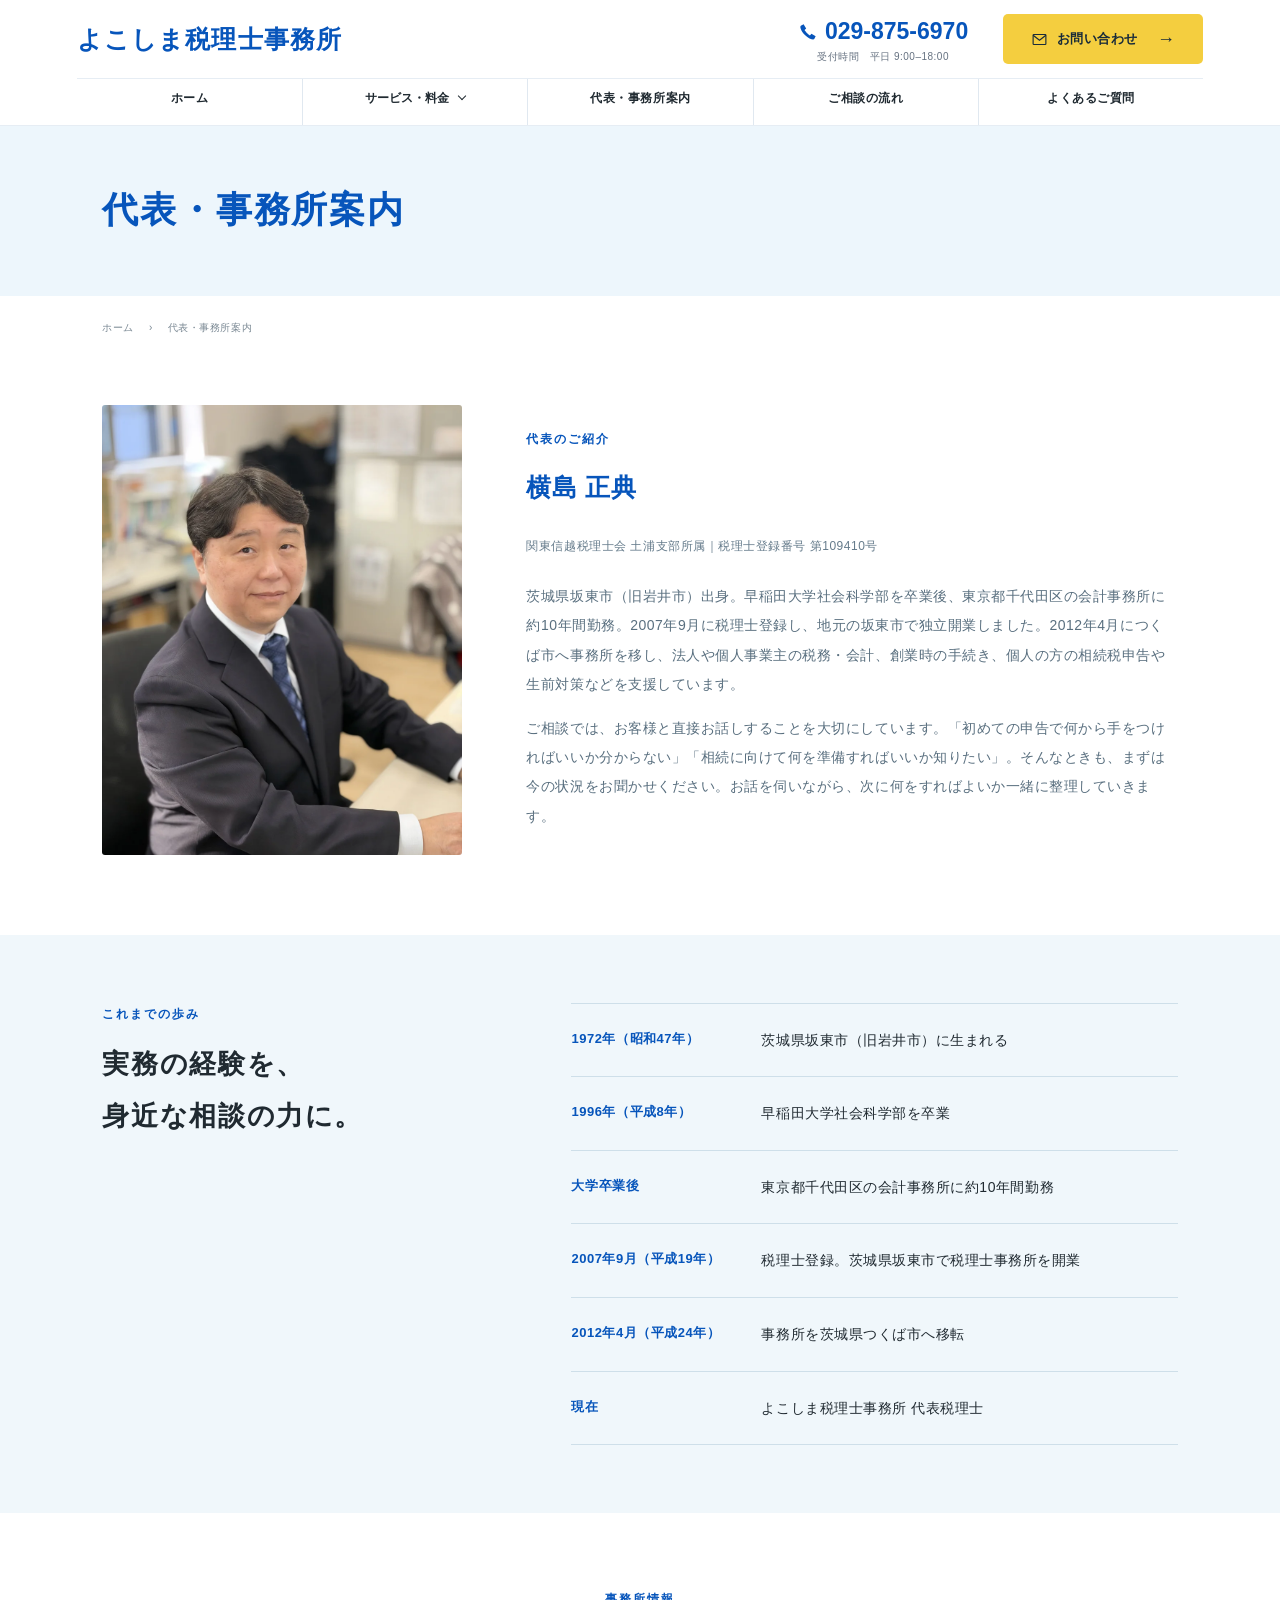
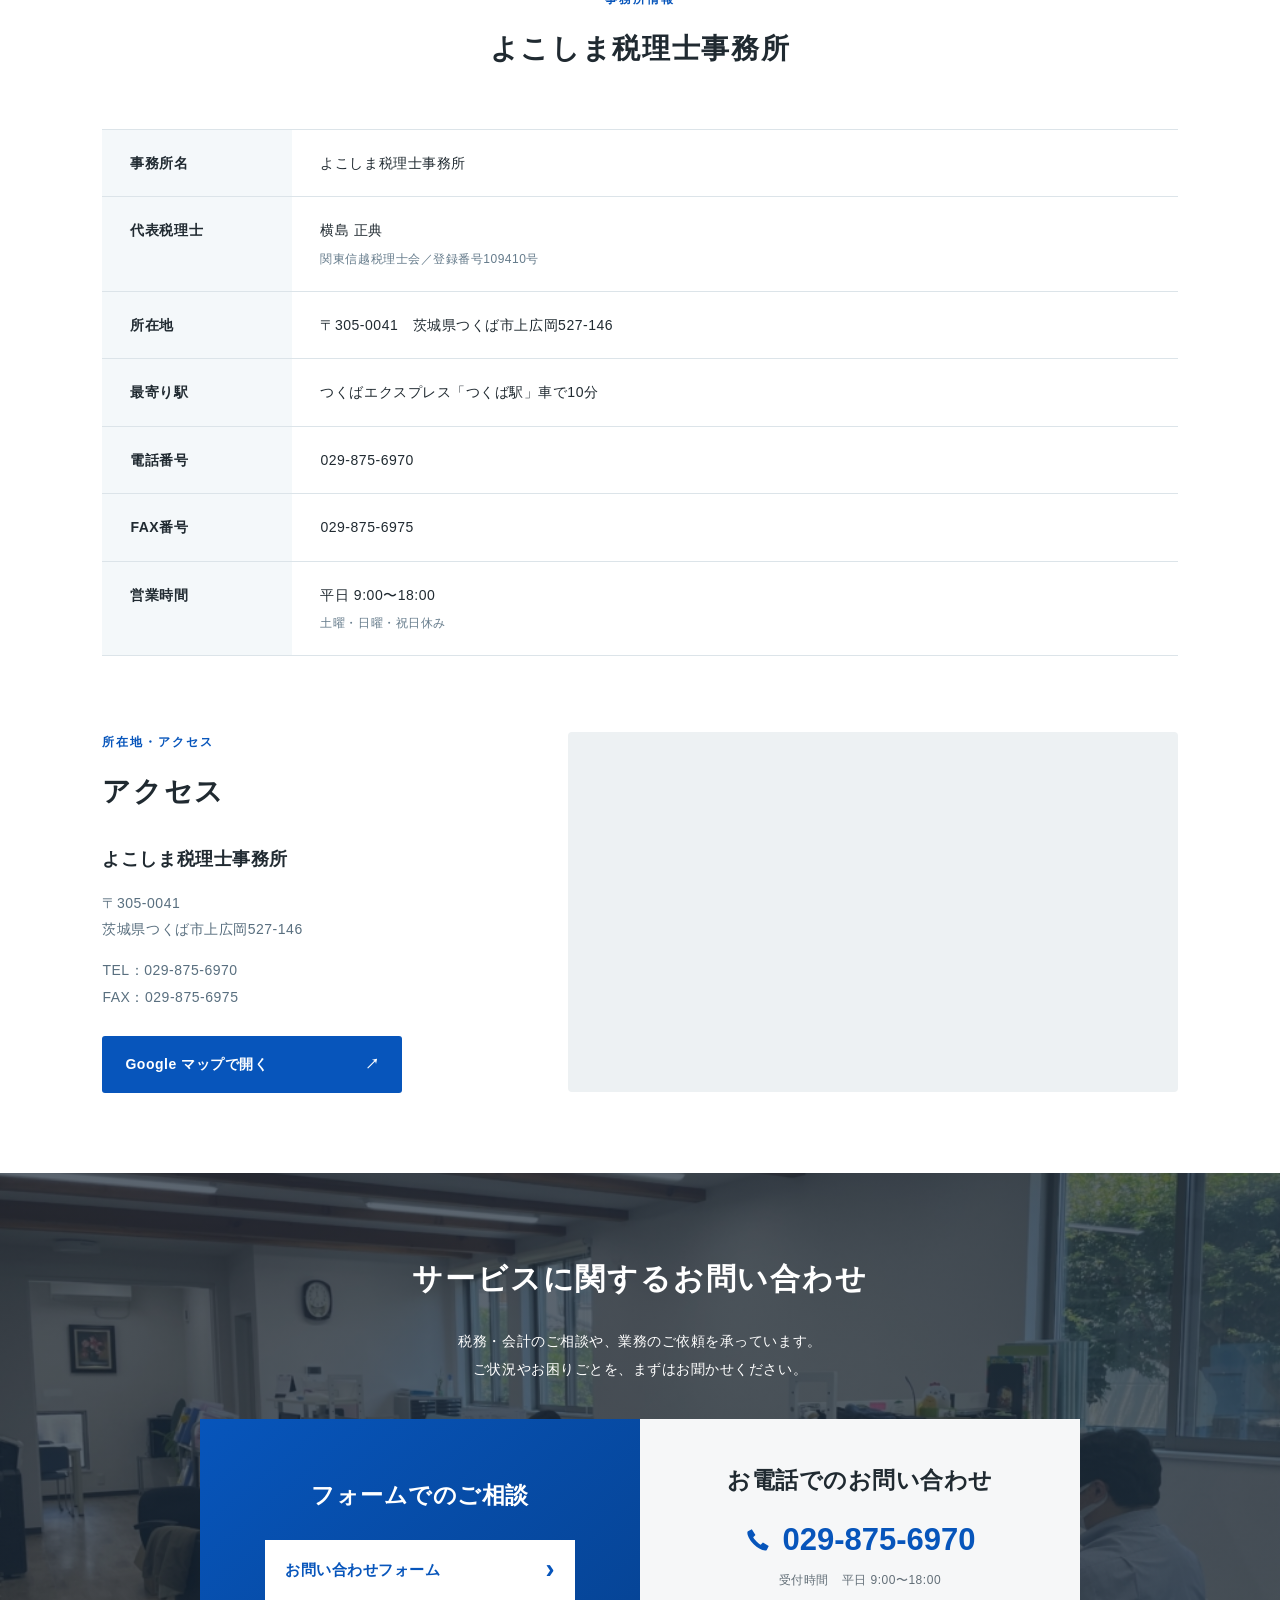
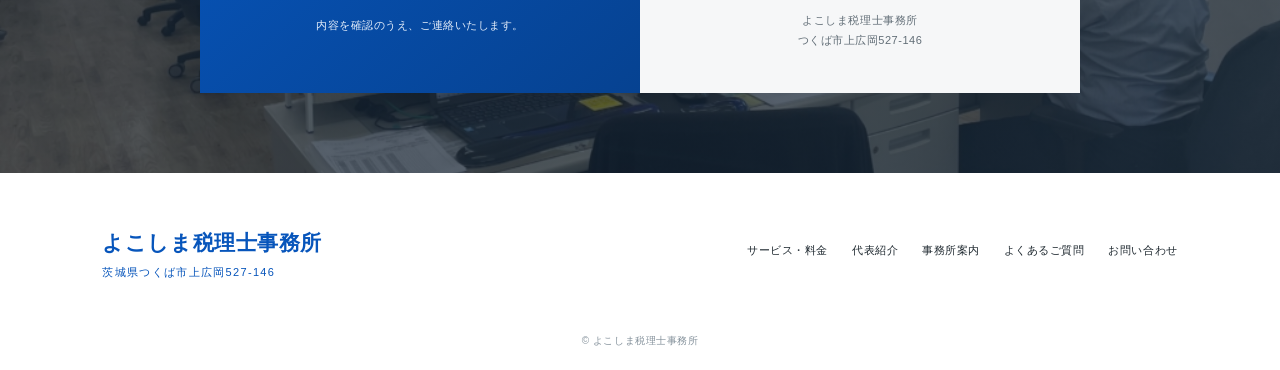
==== about/index.html @ c8098b80 "相続のご相談ページを追加し、TOPページから案内できるようにする お客様から届いた修正版のうち、TOPページの修正と相続ページの追加分だけを本番の最新コードに移植した。 修正版は反映済みフィードバック" ====
<!doctype html><html lang="ja"><head><meta charset="utf-8"><meta name="viewport" content="width=device-width,initial-scale=1"><meta name="robots" content="noindex,nofollow"><title>代表・事務所案内｜よこしま税理士事務所</title><meta name="description" content="よこしま税理士事務所の代表税理士・横島正典のご紹介、これまでの歩み、事務所情報とアクセスをご案内します。茨城県つくば市上広岡527-146。"><link rel="stylesheet" href="../style.css"><link rel="stylesheet" href="../corporate/corporate.css"><link rel="stylesheet" href="about.css"><link rel="stylesheet" href="../scroll-reveal.css"><link rel="icon" href="../favicon.ico" type="image/x-icon"></head><body class="corporate-page about-page"><a class="skip" href="#main">本文へ</a><header class="header header-two-row"><div class="header-top"><a class="brand" href="../#top">よこしま税理士事務所</a><a class="header-phone" href="tel:0298756970"><span><svg viewBox="0 0 24 24" aria-hidden="true"><path d="M6.7 2.8 3.4 4.4c-1.4.8-.1 6.2 4.9 11.2s10.4 6.3 11.2 4.9l1.7-3.3-5-3-1.9 1.9c-1.8-.9-5.5-4.6-6.4-6.4l1.9-1.9-3.1-5Z" fill="currentColor"/></svg>029-875-6970</span><small>受付時間　平日 9:00–18:00</small></a><a class="header-cta" href="../contact/"><svg viewBox="0 0 24 24" aria-hidden="true"><rect x="3" y="5" width="18" height="14" rx="1"/><path d="m3 6 9 7 9-7"/></svg>お問い合わせ<span>→</span></a><button class="menu" aria-label="メニューを開く" aria-expanded="false" aria-controls="navigation"><span></span><span></span></button></div><nav id="navigation" aria-label="メインナビゲーション"><a href="../#top">ホーム</a><div class="nav-service-dropdown"><button type="button" class="nav-service-trigger" aria-expanded="false" aria-controls="service-submenu">サービス・料金<span class="nav-service-caret" aria-hidden="true"></span></button><div class="nav-service-submenu" id="service-submenu" aria-label="対象別のサービス"><a href="../corporate/"><svg class="audience-icon" viewBox="1 -1 26 26" preserveAspectRatio="xMidYMid meet" aria-hidden="true" fill="none" stroke="currentColor" stroke-width="1.8" stroke-linecap="round" stroke-linejoin="round"><path d="M7 21V3h14v18M3 21h22M11 7h2m4 0h0M11 11h2m4 0h0M11 15h2m4 0h0M13 21v-3h3v3"/></svg><span class="audience-label">法人の方</span><span class="nav-service-chevron" aria-hidden="true">›</span></a><a href="../freelance/"><svg class="audience-icon" viewBox="-0.25 -0.5 29 29" preserveAspectRatio="xMidYMid meet" aria-hidden="true" fill="none" stroke="currentColor" stroke-width="1.8" stroke-linecap="round" stroke-linejoin="round"><circle cx="10.5" cy="5.5" r="4"/><path d="M18.5 15c-.7-3-3.2-4-6-4H8c-3.9 0-6 2.8-6 6.5V21c0 2.3 1.6 3.5 4 3.5h3.5M6 16.5v4H11M3.5 26.5h20"/><path d="M14 16.5h11c.9 0 1.3.6 1 1.4l-2.8 7c-.3.8-.8 1.1-1.6 1.1H10.5c-.8 0-1.2-.6-.9-1.3l2.8-7c.3-.8.8-1.2 1.6-1.2Z"/></svg><span class="audience-label">個人事業主の方</span><span class="nav-service-chevron" aria-hidden="true">›</span></a><a href="../inheritance/"><svg class="audience-icon" viewBox="0 0 28 28" aria-hidden="true" fill="none" stroke="currentColor" stroke-width="1.8" stroke-linecap="round" stroke-linejoin="round"><circle cx="14" cy="4" r="2.5"/><circle cx="6" cy="17" r="2.5"/><circle cx="22" cy="17" r="2.5"/><path d="M9.5 12v-1a4.5 4.5 0 0 1 9 0v1M1.5 26v-1a4.5 4.5 0 0 1 9 0v1m7 0v-1a4.5 4.5 0 0 1 9 0v1M14 13v3m-3 3 3-3 3 3"/></svg><span class="audience-label">相続のご相談</span><span class="nav-service-chevron" aria-hidden="true">›</span></a><a href="../personal/"><svg class="audience-icon" viewBox="2 2 24 24" preserveAspectRatio="xMidYMid meet" aria-hidden="true" fill="none" stroke="currentColor" stroke-width="1.8" stroke-linecap="round" stroke-linejoin="round"><circle cx="14" cy="8" r="4"/><path d="M5 24v-3a9 9 0 0 1 18 0v3M10 24h8"/></svg><span class="audience-label">個人の方</span><span class="nav-service-chevron" aria-hidden="true">›</span></a><a href="../partners/"><svg class="audience-icon" viewBox="0 -1 29 29" preserveAspectRatio="xMidYMid meet" aria-hidden="true" fill="none" stroke="currentColor" stroke-width="1.8" stroke-linecap="round" stroke-linejoin="round"><path d="m17 3 3-2 7 7-2 3-8-8ZM15 5l8 8c-3.5 3-5.5 6-6 10-4.5-.5-9 1-15 3 2-6 3.5-10.5 3-15 4-.5 7-2.5 10-6ZM2 26l10-10"/><circle cx="13.5" cy="14.5" r="1.8" fill="currentColor" stroke="none"/></svg><span class="audience-label">士業の先生方</span><span class="nav-service-chevron" aria-hidden="true">›</span></a></div></div><a href="../about/">代表・事務所案内</a><a href="../flow/">ご相談の流れ</a><a href="../faq/">よくあるご質問</a></nav></header>

<main id="main"><section class="about-page-hero"><div class="wrap"><h1>代表・事務所案内</h1></div></section>
<nav class="breadcrumbs wrap" aria-label="パンくずリスト"><a href="../">ホーム</a><span aria-hidden="true">›</span><span aria-current="page">代表・事務所案内</span></nav>
<section class="representative section" id="representative"><div data-scroll-reveal class="wrap"><div class="representative-grid"><figure class="representative-photo"><img src="../assets/yokoshima-representative.webp" alt="代表税理士 横島正典" width="1000" height="1334" fetchpriority="high"></figure><div class="representative-copy">
  <p class="eyebrow">代表のご紹介</p>
  <h2 class="representative-name">横島 正典</h2>
  <p class="representative-registration">関東信越税理士会 土浦支部所属｜税理士登録番号 第109410号</p>
  <p>茨城県坂東市（旧岩井市）出身。早稲田大学社会科学部を卒業後、東京都千代田区の会計事務所に約10年間勤務。2007年9月に税理士登録し、地元の坂東市で独立開業しました。2012年4月につくば市へ事務所を移し、法人や個人事業主の税務・会計、創業時の手続き、個人の方の相続税申告や生前対策などを支援しています。</p>
  <p>ご相談では、お客様と直接お話しすることを大切にしています。「初めての申告で何から手をつければいいか分からない」「相続に向けて何を準備すればいいか知りたい」。そんなときも、まずは今の状況をお聞かせください。お話を伺いながら、次に何をすればよいか一緒に整理していきます。</p>
</div></div></div></section>
<section class="representative-history section" aria-labelledby="history-title"><div data-scroll-reveal class="wrap history-layout"><div><p class="eyebrow">これまでの歩み</p><h2 id="history-title">実務の経験を、<br>身近な相談の力に。</h2></div><div><ol class="history-list" aria-label="経歴年表">
  <li><span><time datetime="1972">1972年（昭和47年）</time></span><h3>茨城県坂東市（旧岩井市）に生まれる</h3></li>
  <li><span><time datetime="1996">1996年（平成8年）</time></span><h3>早稲田大学社会科学部を卒業</h3></li>
  <li><span>大学卒業後</span><h3>東京都千代田区の会計事務所に約10年間勤務</h3></li>
  <li><span><time datetime="2007-09">2007年9月（平成19年）</time></span><h3>税理士登録。茨城県坂東市で税理士事務所を開業</h3></li>
  <li><span><time datetime="2012-04">2012年4月（平成24年）</time></span><h3>事務所を茨城県つくば市へ移転</h3></li>
  <li><span>現在</span><h3>よこしま税理士事務所 代表税理士</h3></li>
</ol></div></div></section>
<section class="office-profile section" id="office-info"><div data-scroll-reveal class="wrap"><div class="section-heading"><p class="eyebrow">事務所情報</p><h2>よこしま税理士事務所</h2></div>
<dl class="profile-table"><div><dt>事務所名</dt><dd>よこしま税理士事務所</dd></div><div><dt>代表税理士</dt><dd>横島 正典<small>関東信越税理士会／登録番号109410号</small></dd></div><div><dt>所在地</dt><dd>〒305-0041　茨城県つくば市上広岡527-146</dd></div><div><dt>最寄り駅</dt><dd>つくばエクスプレス「つくば駅」車で10分</dd></div><div><dt>電話番号</dt><dd><a href="tel:0298756970">029-875-6970</a></dd></div><div><dt>FAX番号</dt><dd>029-875-6975</dd></div><div><dt>営業時間</dt><dd>平日 9:00〜18:00<small>土曜・日曜・祝日休み</small></dd></div></dl></div></section>
<section class="office-access section" id="access"><div class="wrap"><div data-scroll-reveal class="access-layout"><div class="access-copy"><p class="eyebrow">所在地・アクセス</p><h2>アクセス</h2><h3>よこしま税理士事務所</h3><p>〒305-0041<br>茨城県つくば市上広岡527-146</p><p>TEL：<a href="tel:0298756970">029-875-6970</a><br>FAX：029-875-6975</p><a class="access-map-button" href="https://www.google.com/maps/search/?api=1&query=%E8%8C%A8%E5%9F%8E%E7%9C%8C%E3%81%A4%E3%81%8F%E3%81%B0%E5%B8%82%E4%B8%8A%E5%BA%83%E5%B2%A1527-146" target="_blank" rel="noopener noreferrer">Google マップで開く <span aria-hidden="true">↗</span><span class="sr-only">（別タブで開きます）</span></a></div><div class="access-map"><iframe title="よこしま税理士事務所の所在地（Google マップ）" src="https://maps.google.com/maps?q=%E8%8C%A8%E5%9F%8E%E7%9C%8C%E3%81%A4%E3%81%8F%E3%81%B0%E5%B8%82%E4%B8%8A%E5%BA%83%E5%B2%A1527-146&output=embed&hl=ja&z=15" loading="lazy" referrerpolicy="no-referrer-when-downgrade" allowfullscreen></iframe></div></div></div></section>
<section class="contact corporate-contact" id="contact" aria-labelledby="contact-title"><div data-scroll-reveal class="wrap"><h2 id="contact-title">サービスに関するお問い合わせ</h2><p class="corporate-contact-intro">税務・会計のご相談や、業務のご依頼を承っています。<br>ご状況やお困りごとを、まずはお聞かせください。</p><div class="corporate-contact-panels"><div class="corporate-contact-form"><h3>フォームでのご相談</h3><a href="../contact/">お問い合わせフォーム <span aria-hidden="true">›</span></a><p>内容を確認のうえ、ご連絡いたします。</p></div><div class="corporate-contact-tel"><h3>お電話でのお問い合わせ</h3><a href="tel:0298756970"><svg viewBox="0 0 24 24" aria-hidden="true"><path d="M6.7 2.8 3.4 4.4c-1.4.8-.1 6.2 4.9 11.2s10.4 6.3 11.2 4.9l1.7-3.3-5-3-1.9 1.9c-1.8-.9-5.5-4.6-6.4-6.4l1.9-1.9-3.1-5Z" fill="currentColor"/></svg>029-875-6970</a><p>受付時間　平日 9:00〜18:00</p><small>よこしま税理士事務所<br>つくば市上広岡527-146</small></div></div></div></section></main><footer><div class="wrap"><a class="brand" href="../#top">よこしま税理士事務所<small>茨城県つくば市上広岡527-146</small></a><nav aria-label="フッターナビゲーション"><a href="../#services">サービス・料金</a><a href="../about/#representative">代表紹介</a><a href="../about/#office-info">事務所案内</a><a href="../faq/">よくあるご質問</a><a href="../contact/">お問い合わせ</a></nav><p class="copyright">© よこしま税理士事務所</p></div></footer><div class="mobile-contact"><a href="tel:0298756970">☎ 電話で相談</a><a href="../contact/">お問い合わせ →</a></div><script src="../script.js"></script><script src="../scroll-reveal.js"></script></body></html>
---- style.css ----
:root{--blue:#0755bb;--deep:#064ba7;--pale:#eaf4fa;--ink:#202a31;--line:#dce4e9}*{box-sizing:border-box}html{scroll-behavior:smooth;scroll-padding-top:100px}body{margin:0;color:var(--ink);font-family:"Noto Sans JP","Hiragino Kaku Gothic ProN","Yu Gothic",Meiryo,sans-serif;font-size:15px;line-height:1.9;letter-spacing:.035em}a{color:inherit;text-decoration:none}button{font:inherit}img{max-width:100%;display:block}h1,h2,h3,p,figure{margin:0}h2{font-size:28px;line-height:1.7;letter-spacing:.06em}h3{font-size:19px}a:focus-visible,button:focus-visible,summary:focus-visible{outline:3px solid #e09e00;outline-offset:5px}.skip{position:absolute;left:10px;top:-60px;background:white;z-index:50}.skip:focus{top:0}.wrap{width:min(1120px,84%);margin:auto}.header{height:94px;display:flex;align-items:center;padding:0 3.5%;gap:32px;background:white;position:relative;z-index:10}.brand{font-family:"Yu Mincho","Hiragino Mincho ProN","Noto Serif JP",serif;font-size:26px;font-weight:700;line-height:1.5;white-space:nowrap}.brand small{display:block;font-family:"Yu Gothic",Meiryo,sans-serif;font-size:11px;font-weight:400;margin-top:5px;letter-spacing:.12em}.header .brand{align-self:stretch;padding-top:20px;background:#fff;position:relative}.header .brand:after{content:"";position:absolute;left:-22px;right:-22px;bottom:-12px;height:16px;background:#fff}.header nav{display:flex;gap:25px;margin-left:auto;align-items:center;font-size:12px;font-weight:700;white-space:nowrap}.header nav a:hover,footer a:hover{color:var(--blue)}.header-phone{text-align:center;line-height:1.4;white-space:nowrap}.header-phone span{font-size:23px;letter-spacing:0;color:var(--blue);font-weight:700}.header-phone small{display:block;font-size:11px}.menu{display:none}.hero{height:500px;position:relative}.hero>img{height:100%;width:100%;object-fit:cover;object-position:50% 62%}.hero h1{position:absolute;right:0;bottom:-35px;background:var(--blue);color:#fff;font-size:28px;line-height:1.8;font-weight:400;letter-spacing:.12em;padding:26px 6.5%;min-width:49%}.section{padding:110px 0}.eyebrow{color:var(--blue);font-size:12px;font-weight:600;letter-spacing:.16em;margin-bottom:14px}.intro{position:relative;padding-bottom:65px}.intro-bg{position:absolute;left:0;right:32%;top:245px;bottom:0;background:var(--pale);z-index:-1}.intro-grid{display:grid;grid-template-columns:1fr 360px;gap:90px;align-items:start}.intro h2{font-size:26px;margin-bottom:44px}.prose{font-size:14px;line-height:2.2}.prose p+p{margin-top:23px}.outline{display:flex;justify-content:space-between;align-items:center;max-width:310px;padding:14px 22px;border:1px solid var(--blue);color:var(--blue);font-size:13px;font-weight:600;margin-top:30px;background:white;transition:.2s}.outline:hover{background:var(--blue);color:white}.portrait img{width:100%;aspect-ratio: .83;object-fit:cover;object-position:center;clip-path:inset(0 0 0 0)}.portrait figcaption{text-align:right;font-size:12px;padding:10px 0}.portrait strong{font-size:18px;margin-left:12px;font-weight:500}.section-heading{text-align:center;margin-bottom:56px}.section-heading>p:last-child:not(.eyebrow){margin-top:18px;font-size:14px;color:#67717a}.fees{display:grid;grid-template-columns: .8fr 1.2fr;gap:80px;border-top:1px solid var(--line);margin-top:90px;padding-top:64px}.fees>div>p:last-child{font-size:13px;margin-top:17px}.fee-row{display:flex;align-items:center;justify-content:space-between;border-bottom:1px solid var(--line);padding:20px 0}.fee-row:first-child{padding-top:0}.fee-row h3{font-size:15px}.fee-row p{font-size:12px;text-align:right}.fee-row strong{color:var(--blue);font-family:Georgia,serif;font-size:31px;letter-spacing:0;margin-left:14px;margin-right:4px}.fee-row small{display:block;font-size:11px;color:#66717b}.fee-note{font-size:11px!important;line-height:1.9;color:#69747d}.flow{background:#f4f8fa}.faq-grid{display:grid;grid-template-columns: .65fr 1.35fr;gap:75px}.questions details{border-bottom:1px solid var(--line)}.questions details:first-child{border-top:1px solid var(--line)}summary{cursor:pointer;list-style:none;position:relative;font-size:14px;font-weight:600;padding:23px 36px 23px 32px}summary::-webkit-details-marker{display:none}summary:before{content:"Q";color:var(--blue);font-family:Georgia,serif;position:absolute;left:0;font-size:20px;top:17px}summary:after{content:"+";position:absolute;right:5px;color:var(--blue);font-size:22px;top:17px}details[open] summary:after{content:"−"}.questions details p{padding:0 30px 24px 32px;font-size:13px;color:#606d77}.office{padding-top:0}.office-grid{display:grid;grid-template-columns:1fr 1fr;gap:70px}.office-name{font-family:"Yu Mincho","Hiragino Mincho ProN",serif;font-size:23px;margin-bottom:20px}.office-data{margin:0}.office-data>div{display:grid;grid-template-columns:105px 1fr;border-bottom:1px solid var(--line);padding:14px 0;font-size:13px}.office-data dt{color:#66717a}.office-data dd{margin:0}.office-data small{font-size:11px}.office h4{margin:28px 0 10px;font-size:13px}.map iframe{width:100%;height:400px;border:0;display:block;background:#edf1f3}.map-link{display:block;text-align:right;color:var(--blue);font-size:12px;border-bottom:1px solid var(--line);padding:12px 0}.contact{padding:75px 0;background:var(--deep);color:#fff;text-align:center}.contact .eyebrow{color:#b6daee}.contact h2{font-size:27px;font-weight:500}footer{padding:55px 0 20px;background:white}footer .wrap{display:flex;align-items:start;flex-wrap:wrap;justify-content:space-between}footer .brand{font-size:21px}footer nav{display:flex;gap:24px;font-size:11px;padding-top:12px}.copyright{font-size:10px;color:#84919b;width:100%;text-align:center;margin-top:50px}.mobile-contact{display:none}
@media(min-width:1600px){.hero{height:580px}.header nav{gap:35px}}
@media(max-width:1200px){.header{gap:18px;padding:0 2.5%}.header .brand{font-size:22px;padding-top:23px}.header nav{gap:16px;font-size:11px}.header-phone span{font-size:20px}.intro-grid{gap:50px;grid-template-columns:1fr 310px}.intro h2{font-size:23px}.fees{gap:45px}}
@media(max-width:950px){.header nav{display:none;position:absolute;top:80px;left:0;right:0;padding:24px 6%;background:white;box-shadow:0 15px 25px #0f345018;flex-direction:column;align-items:stretch;gap:0;font-size:14px}.header nav.open{display:flex}.header nav a{padding:13px 0;border-bottom:1px solid var(--line)}.header{height:80px}.header .brand{padding-top:16px}.header-phone{margin-left:auto}.menu{display:flex;flex-direction:column;gap:7px;border:0;background:white;padding:16px 8px;cursor:pointer}.menu span{width:25px;height:1px;background:var(--blue)}.hero h1{font-size:23px;padding:22px 5%}.hero{height:440px}.intro-grid{grid-template-columns:1fr 260px;gap:35px}.intro h2{font-size:20px}.prose{font-size:13px}.faq-grid{gap:35px}.office-grid{gap:35px}footer nav{gap:14px}.wrap{width:88%}}
@media(max-width:650px){body{font-size:15px;letter-spacing:.02em}html{scroll-padding-top:80px}.header{height:76px;padding:0 5%;gap:15px}.header .brand{font-size:20px;padding-top:16px}.brand small{font-size:10px;margin-top:3px}.header-phone{display:none}.menu{margin-left:auto}.header .brand:after{left:-10px;right:-10px;bottom:-7px;height:10px}.header nav{top:76px}.hero{height:400px}.hero>img{object-position:60% 58%}.hero h1{bottom:-40px;font-size:19px;letter-spacing:.055em;padding:21px 6%;width:94%;min-width:0;line-height:1.95}.wrap{width:88%}.section{padding:72px 0}h2{font-size:24px}.eyebrow{font-size:11px}.intro{padding:60px 0 40px}.intro-grid{display:flex;flex-direction:column;gap:35px}.intro h2{font-size:22px;line-height:1.8;margin-bottom:29px}.intro-bg{top:190px;right:0;bottom:0}.prose{font-size:14px;line-height:2.1}.desktop{display:none}.portrait{width:75%;margin-left:auto;max-width:330px}.portrait img{aspect-ratio:.92}.portrait figcaption{font-size:11px}.portrait strong{font-size:17px}.outline{max-width:100%;width:100%;font-size:13px}.section-heading{margin-bottom:35px}.section-heading>p:last-child:not(.eyebrow){font-size:13px}.fees{grid-template-columns:1fr;gap:30px;padding-top:40px;margin-top:50px}.fee-row h3{font-size:14px}.fee-row strong{font-size:30px}.faq-grid{grid-template-columns:1fr;gap:25px}summary{font-size:14px;padding:23px 28px}.questions details p{font-size:14px;padding-left:28px;padding-right:15px}.office{padding-top:0}.office-grid{grid-template-columns:1fr;gap:30px}.office-data>div{font-size:13px;grid-template-columns:95px 1fr}.office-name{font-size:23px}.map iframe{height:320px}.contact{padding:55px 0}.contact h2{font-size:24px}footer{padding:40px 0 83px}footer nav{display:grid;grid-template-columns:1fr 1fr;gap:10px 25px;margin-top:25px;font-size:12px}.copyright{margin-top:30px;text-align:left}.mobile-contact{display:grid;grid-template-columns:1fr 1fr;position:fixed;bottom:0;left:0;right:0;z-index:20;box-shadow:0 -2px 15px #15394915;padding-bottom:env(safe-area-inset-bottom);background:var(--blue)}.mobile-contact a{background:white;color:var(--blue);text-align:center;padding:15px 0;font-size:13px;font-weight:600}.mobile-contact a:last-child{background:var(--blue);color:white}}
@media(prefers-reduced-motion:reduce){html{scroll-behavior:auto}*{transition:none!important}}
@media(max-width:650px){.intro h2{font-size:21px;text-wrap:balance}}

.hero-classic{height:650px;isolation:isolate;overflow:hidden;background:#bce0f5;color:#06449b}
.hero-classic>.hero-city{position:absolute;inset:0;width:100%;height:100%;object-fit:cover;object-position:center 62%;z-index:-3}
.hero-wash{position:absolute;inset:0;z-index:-2;background:linear-gradient(90deg,rgba(227,245,255,.85),rgba(225,244,255,.59) 57%,rgba(222,242,255,.04)),linear-gradient(180deg,rgba(205,238,255,.15),transparent 60%)}
.hero-content{width:min(1200px,88%);margin:auto;padding:42px 0 100px;font-family:"Yu Mincho","Hiragino Mincho ProN","Noto Serif CJK JP",serif;text-shadow:0 0 8px #fff,0 0 18px #ffffffb0}
.hero-kicker{display:table;border-bottom:1px solid #ffffffd9;font-size:24px;font-weight:600;letter-spacing:.09em;padding-bottom:7px;margin-bottom:16px}
.hero-classic h1{position:static;min-width:0;background:none;padding:0;color:#06449b;font-family:inherit;font-size:clamp(40px,4.65vw,70px);font-weight:700;line-height:1.5;letter-spacing:.045em}
.hero-subtitle{font-size:clamp(18px,2.05vw,29px);font-weight:600;margin-top:8px;letter-spacing:.055em}
.hero-strengths{display:flex;gap:20px;padding:0;margin:15px 0 0;list-style:none;width:fit-content;max-width:100%}
.hero-strengths li{width:245px;height:143px;position:relative;display:flex;justify-content:center;align-items:center;text-align:center}
.hero-strengths img{position:absolute;inset:0;width:100%;height:100%;object-fit:fill}
.hero-strengths p{font-size:19px;font-weight:600;line-height:1.4;z-index:1;margin-top:3px}
.hero-strengths strong{display:block;font-size:26px;letter-spacing:0;line-height:1.6}
.hero-strengths li:first-child strong{font-size:35px}
.hero-strengths strong span{font-size:19px;margin-left:4px}
.hero-office{position:absolute;bottom:0;left:0;right:0;padding:14px 6%;display:flex;justify-content:space-between;align-items:center;background:rgba(7,85,187,.94);color:#fff}
.hero-office>div{border-left:2px solid #fff;padding-left:20px}.hero-office strong{font-family:"Yu Mincho","Hiragino Mincho ProN",serif;font-size:24px;font-weight:500;letter-spacing:.1em}.hero-office p{font-size:12px;margin-top:2px}.hero-office>a{font-size:14px;padding:12px 18px;border:1px solid #ffffff80;display:flex;align-items:center;gap:38px}.hero-office>a:hover{background:#ffffff1f}
@media(min-width:1600px){.hero-classic{height:710px}.hero-content{padding-top:48px}.hero-strengths{margin-top:23px}}
@media(max-width:950px){.hero-classic{height:600px}.hero-content{padding-top:40px}.hero-kicker{font-size:19px}.hero-classic h1{font-size:42px}.hero-subtitle{font-size:21px}.hero-strengths{gap:0;margin-top:25px}.hero-strengths li{width:210px;height:130px}.hero-strengths p{font-size:16px}.hero-strengths strong{font-size:22px}.hero-strengths li:first-child strong{font-size:30px}.hero-strengths strong span{font-size:17px}}
@media(max-width:650px){.hero-classic{height:640px}.hero-classic>.hero-city{object-position:61% 65%}.hero-wash{background:linear-gradient(180deg,rgba(228,245,255,.83),rgba(228,245,255,.70) 45%,rgba(228,245,255,.08) 82%)}.hero-content{width:90%;padding-top:35px}.hero-kicker{font-size:13px;letter-spacing:.035em;padding-bottom:9px;margin-bottom:19px;white-space:nowrap}.hero-classic h1{width:auto;letter-spacing:.025em;line-height:1.65;font-size:clamp(23px,6.45vw,34px);text-wrap:nowrap}.hero-subtitle{font-size:15px;line-height:1.95;max-width:280px;margin-top:13px}.hero-strengths{gap:0;width:100%;margin-top:22px;justify-content:space-between}.hero-strengths li{width:33.33%;height:104px}.hero-strengths p{font-size:12px;line-height:1.7}.hero-strengths strong{font-size:14px;line-height:1.6}.hero-strengths li:first-child strong{font-size:21px;line-height:1.5}.hero-strengths strong span{display:block;font-size:12px;margin:0}.hero-strengths img{height:100%;width:100%}.hero-office{display:block;padding:15px 5%;min-height:135px}.hero-office>div{padding-left:13px}.hero-office strong{font-size:20px}.hero-office p{font-size:10px}.hero-office>a{margin-top:10px;padding:5px 0;border:0;justify-content:flex-end;font-size:12px;gap:20px}}

.header{height:84px}
.header .brand{align-self:center;padding-top:0}
.header .brand:after{content:none;display:none}
@media(max-width:950px){.header{height:76px}.header nav{top:76px}}
@media(max-width:650px){.header{height:70px}.header nav{top:70px}}

.header nav a[href="#contact"]{display:inline-flex;align-items:center;justify-content:center;min-height:44px;padding:11px 20px;background:#f4ce3f;color:#182b3a;font-weight:700;border:1px solid transparent;border-radius:3px;transition:background-color .2s}
.header nav a[href="#contact"]:hover{background:#e9bf28;color:#182b3a}
@media(max-width:950px){.header nav a[href="#contact"]{margin-top:14px;padding:13px 20px;min-height:48px}}


.header .brand,footer .brand{color:var(--blue)}
.hero-strengths{gap:0;margin-top:28px;text-shadow:0 0 10px #fff,0 0 20px #fff}
.hero-strengths li{width:240px;height:95px;padding:0 24px}
.hero-strengths li+li{border-left:1px solid rgba(7,85,187,.4)}
.hero-strengths p{font-size:16px;line-height:1.6;margin:0}
.hero-strengths strong{font-size:25px;line-height:1.7}
.hero-strengths li:first-child strong{font-size:31px}
.hero-strengths strong span{font-size:17px}
@media(max-width:950px){.hero-strengths li{width:210px;padding:0 18px}}
@media(max-width:650px){.hero-strengths{margin-top:26px}.hero-strengths li{width:33.33%;height:82px;padding:0 5px}.hero-strengths p{font-size:11px}.hero-strengths strong{font-size:14px}.hero-strengths li:first-child strong{font-size:23px}.hero-strengths strong span{font-size:11px}}

.header.header-two-row{display:block;height:auto;padding:0;background:#fff;border-bottom:1px solid #e6edf4}
.header-top{width:min(1200px,88%);margin:auto;min-height:78px;display:flex;align-items:center;gap:35px}
.header-two-row .brand{padding:0;font-size:25px;align-self:center;line-height:1.4;letter-spacing:.045em}
.header-two-row .header-phone{margin-left:auto;line-height:1.5}
.header-phone>span{display:flex;align-items:center;gap:7px}
.header-phone svg{width:20px;height:20px}
.header-two-row .header-phone small{font-size:10px;color:#657180;letter-spacing:.05em}
.header-cta,.support-cta,.inheritance-floating-cta{background:#f4ce3f;color:#182b3a}
.header-cta{display:flex;align-items:center;justify-content:center;gap:9px;border-radius:5px;padding:13px 19px;font-size:13px;font-weight:700;min-width:200px;min-height:46px;transition:background .2s}
.header-cta:hover,.support-cta:hover,.inheritance-floating-cta:hover{background:#e9bf28}
.header-cta>span{margin-left:10px;font-size:18px;line-height:1}
.header-cta svg{width:17px;height:17px;fill:none;stroke:currentColor;stroke-width:1.6}
.header-two-row nav{position:static;display:grid;grid-template-columns:repeat(5,1fr);gap:0;width:min(1200px,88%);margin:0 auto;min-height:45px;border-top:1px solid #e6edf4;box-shadow:none;padding:0;font-size:12px}
.header-two-row nav a{display:flex;align-items:center;justify-content:center;gap:10px;position:relative;margin:9px 0;padding:2px 12px;line-height:1.7;border:0;border-left:1px solid #e0e8f0}
.header-two-row nav a:first-child{border-left:0;color:var(--blue)}
.header-two-row nav a:before{content:none}
.header-two-row nav a:hover{color:var(--blue)}
.header-two-row .menu{display:none}
@media(max-width:950px){.header-top{gap:20px;min-height:76px}.header-two-row .brand{font-size:22px}.header-two-row .header-phone{display:block}.header-two-row .header-phone span{font-size:21px}.header-cta{min-width:165px;font-size:12px;padding:12px}.header-two-row nav{font-size:11px}}
@media(max-width:650px){.header-top{width:90%;min-height:68px;gap:15px}.header-two-row .brand{font-size:20px}.header-two-row .header-phone,.header-cta{display:none}.header-two-row .menu{display:flex;margin-left:auto}.header-two-row nav{display:none;position:absolute;top:68px;left:0;right:0;width:100%;padding:14px 5% 20px;background:white;border-top:1px solid #e6edf4;box-shadow:0 15px 25px #0f345018;grid-template-columns:1fr;font-size:14px}.header-two-row nav.open{display:grid}.header-two-row nav a{justify-content:flex-start;margin:0;padding:12px 0;border:0;border-bottom:1px solid #e6edf4}}


.header-two-row nav a{margin:0;padding:9px 12px 17px}
@media(max-width:650px){.header-two-row nav a{padding:14px 0 18px}}

.service-heading{margin-bottom:65px}
.service-heading h2{font-size:32px;letter-spacing:.04em}
.service-heading>p:last-child{font-size:14px;color:#66717a;margin-top:17px;line-height:2}
.service-stories{display:flex;flex-direction:column;gap:65px}
.service-story{display:grid;grid-template-columns:1fr 1.12fr;gap:75px;align-items:center;position:relative}
.service-story:nth-child(even){grid-template-columns:1.12fr 1fr}
.service-story:nth-child(even) .service-copy{order:2}
.service-story:nth-child(even) .service-visual{order:1}
.service-copy{padding:8px 0}
.story-number{display:block;font-family:Arial,sans-serif;font-size:68px;line-height:1;letter-spacing:-.035em;font-weight:600;color:#cce9f8;margin-bottom:11px}
.service-copy h3{font-size:13px;font-weight:600;color:var(--blue);margin:0 0 10px;letter-spacing:.07em}
.service-copy h4{font-size:23px;line-height:1.65;letter-spacing:.04em;margin:0 0 17px;font-weight:700}
.service-copy>p{font-size:13px;line-height:2;color:#566570;max-width:390px}
.service-visual{position:relative;margin:17px 0;isolation:isolate}
.service-visual:before{content:"";position:absolute;z-index:-1;right:-27px;top:-30px;width:74%;height:100%;background:#f0f3f5;border-radius:10px}
.service-story:nth-child(even) .service-visual:before{right:auto;left:-27px;top:30px}
.service-photo{width:100%;aspect-ratio:1.5;border-radius:8px;background-image:url('assets/service-photos.webp');background-size:200% 300%;background-repeat:no-repeat;background-color:#edf3f7}
.photo-1{background-image:url('assets/service-tax-consultation.webp');background-size:cover;background-position:center}.photo-2{background-image:url('assets/service-accounting.webp');background-size:cover;background-position:center}.photo-3{background-image:url('assets/service-inheritance-consultation.webp');background-size:cover;background-position:center}.photo-4{background-image:url('assets/service-business-startup.webp');background-size:cover;background-position:center}.photo-5{background-position:0 100%}.photo-6{background-position:100% 100%}
.services-editorial .fees{margin-top:65px}
@media(max-width:950px){.service-story,.service-story:nth-child(even){gap:40px}.service-copy h4{font-size:20px}.story-number{font-size:58px}.service-visual:before{right:-18px;top:-22px}.service-story:nth-child(even) .service-visual:before{left:-18px;top:22px}}
@media(max-width:650px){.service-heading{margin-bottom:35px}.service-heading h2{font-size:27px}.service-heading>p:last-child{font-size:13px}.service-stories{gap:48px}.service-story,.service-story:nth-child(even){grid-template-columns:1fr;gap:19px}.service-story:nth-child(even) .service-copy,.service-story:nth-child(even) .service-visual{order:initial}.story-number{font-size:58px;margin-bottom:8px}.service-copy h3{font-size:12px}.service-copy h4{font-size:22px;margin-bottom:13px}.service-copy>p{font-size:14px;max-width:none}.service-visual{margin:10px 12px 14px 0}.service-photo{border-radius:7px}.service-visual:before,.service-story:nth-child(even) .service-visual:before{left:auto;right:-14px;top:16px;width:76%;border-radius:7px}.services-editorial .fees{margin-top:45px}}


.service-photo-frame{overflow:hidden;border-radius:8px}
.service-photo{transform:translate3d(0,0,0) scale(1);transform-origin:center;transition:transform .8s cubic-bezier(.22,.61,.36,1)!important;will-change:transform}
.service-photo:is(.photo-5,.photo-6){transform:translate3d(0,0,0) scale(1.02)}
@media(any-hover:hover) and (any-pointer:fine){.service-story:hover .service-photo{transform:translate3d(0,0,0) scale(1.06)}}
@media(max-width:650px){.service-photo-frame{border-radius:7px}}


.service-copy .story-number{font-size:52px;margin-bottom:14px}
.service-copy h3{font-size:30px;line-height:1.5;font-weight:700;letter-spacing:.035em;margin:0 0 16px;text-wrap:balance}
.service-copy h4{font-size:18px;line-height:1.8;font-weight:500;letter-spacing:.025em;margin-bottom:16px}
.service-copy>p{font-size:14px;line-height:2}
@media(max-width:950px){.service-copy h3{font-size:26px}.service-copy h4{font-size:17px}}
@media(max-width:650px){.service-copy .story-number{font-size:46px;margin-bottom:10px}.service-copy h3{font-size:26px;line-height:1.6;margin-bottom:12px}.service-copy h4{font-size:17px;line-height:1.8;margin-bottom:14px}.service-copy>p{font-size:14px}}

.service-story:nth-child(1){--shape-x:42%;--shape-y:-35%;--shape-w:68%;--shape-h:142%}
.service-story:nth-child(2){--shape-x:-12%;--shape-y:-24%;--shape-w:66%;--shape-h:94%}
.service-story:nth-child(3){--shape-x:-20%;--shape-y:35%;--shape-w:62%;--shape-h:80%}
.service-story:nth-child(4){--shape-x:48%;--shape-y:-18%;--shape-w:63%;--shape-h:128%}
.service-story:nth-child(5){--shape-x:-14%;--shape-y:-23%;--shape-w:70%;--shape-h:106%}
.service-story:nth-child(6){--shape-x:35%;--shape-y:25%;--shape-w:76%;--shape-h:87%}
.services-editorial .service-story .service-visual:before{left:var(--shape-x);right:auto;top:var(--shape-y);width:var(--shape-w);height:var(--shape-h);border-radius:18px}
@media(max-width:950px) and (min-width:651px){.service-story:nth-child(1){--shape-x:40%;--shape-w:67%}.service-story:nth-child(4){--shape-x:44%;--shape-w:63%}.service-story:nth-child(6){--shape-w:72%}}
@media(max-width:650px){
.service-story:nth-child(1){--shape-x:42%;--shape-y:-13%;--shape-w:62%;--shape-h:121%}
.service-story:nth-child(2){--shape-x:-4%;--shape-y:-12%;--shape-w:68%;--shape-h:94%}
.service-story:nth-child(3){--shape-x:-4%;--shape-y:29%;--shape-w:61%;--shape-h:83%}
.service-story:nth-child(4){--shape-x:43%;--shape-y:-14%;--shape-w:61%;--shape-h:124%}
.service-story:nth-child(5){--shape-x:-4%;--shape-y:-11%;--shape-w:75%;--shape-h:106%}
.service-story:nth-child(6){--shape-x:29%;--shape-y:25%;--shape-w:75%;--shape-h:87%}
.services-editorial .service-story .service-visual:before{border-radius:13px}
}

@media(min-width:651px){
.service-story:nth-child(3){--shape-y:26%;--shape-h:80%}
.service-story:nth-child(4){--shape-y:-12%;--shape-h:118%}
.service-story:nth-child(5){--shape-y:-14%;--shape-h:102%}
}


.hero-office.hero-audiences{display:grid;grid-template-columns:repeat(5,minmax(0,1fr));padding:18px 6%;min-height:98px;gap:0;align-items:stretch}
.hero-office.hero-audiences>a{display:flex;align-items:center;justify-content:space-between;gap:12px;margin:0;padding:13px 25px;border:0;border-left:1px solid #ffffff55;font-family:"Yu Gothic",Meiryo,sans-serif;font-size:17px;font-weight:600;letter-spacing:.045em;line-height:1.6;transition:background-color .2s}
.hero-office.hero-audiences>a:last-child{border-right:1px solid #ffffff55}
.hero-audiences>a>span:last-child{font-size:20px;font-weight:400;transition:transform .2s}
.hero-office.hero-audiences>a:hover{background:#ffffff14}
.hero-audiences>a:hover>span:last-child{transform:translate(2px,-2px)}
@media(max-width:950px){.hero-office.hero-audiences{padding:16px 5%;min-height:94px}.hero-office.hero-audiences>a{padding:12px 15px;font-size:14px}}
@media(max-width:650px){.hero-office.hero-audiences{grid-template-columns:repeat(2,minmax(0,1fr));padding:8px 5%;min-height:135px}.hero-office.hero-audiences>a{padding:12px;font-size:13px;gap:8px}.hero-office.hero-audiences>a:nth-child(even){border-right:1px solid #ffffff55}.hero-office.hero-audiences>a:not(:last-child){border-bottom:1px solid #ffffff30}.hero-audiences>a>span:last-child{font-size:17px}}

.hero-office.hero-audiences>a{gap:12px}
.audience-icon{width:32px;height:32px;flex:0 0 32px;display:block}
.audience-label{flex:1;min-width:0}
.hero-audiences>a>span.audience-chevron{font-family:Arial,sans-serif;font-size:23px;line-height:1}
.hero-audiences>a:hover>span:last-child{transform:translateX(3px)}
@media(max-width:950px){.audience-icon{width:27px;height:27px;flex-basis:27px}.hero-office.hero-audiences>a{gap:9px;padding:12px}}
@media(max-width:650px){.audience-icon{width:24px;height:24px;flex-basis:24px}.hero-office.hero-audiences>a{gap:8px;padding:12px 8px;font-size:12px}.hero-audiences>a>span.audience-chevron{font-size:18px}}


.hero-office.hero-audiences>a{position:relative;justify-content:center;padding-left:32px;padding-right:32px}
.audience-content{display:inline-flex;align-items:center;justify-content:center;gap:12px}
.audience-label{flex:initial}
.hero-audiences>a>span.audience-chevron{position:absolute;right:16px;top:50%;transform:translateY(-50%);font-size:29px}
.hero-audiences>a:hover>span.audience-chevron{transform:translate(3px,-50%)}
@media(max-width:950px){.audience-content{gap:9px}.hero-office.hero-audiences>a{padding-left:25px;padding-right:25px}.hero-audiences>a>span.audience-chevron{right:11px}}
@media(max-width:650px){.audience-content{gap:8px}.hero-office.hero-audiences>a{padding-left:22px;padding-right:22px}.hero-audiences>a>span.audience-chevron{right:8px;font-size:24px}}


@media(min-width:651px){
.hero-classic{height:auto;min-height:calc(100vh - var(--site-header-height,126px));min-height:calc(100svh - var(--site-header-height,126px));display:flex;flex-direction:column}
.hero-classic .hero-content{flex:1 0 auto;margin:0 auto;padding-top:45px;padding-bottom:45px;display:flex;flex-direction:column;justify-content:center}
.hero-classic .hero-kicker{align-self:flex-start}
.hero-classic .hero-office.hero-audiences{position:relative;inset:auto;flex:none;width:100%;margin-top:auto}
}


.footer-photo-credit{width:100%;margin:32px 0 0;padding-top:18px;border-top:1px solid #e6edf2;color:#69747d;font-size:11px;line-height:1.9;overflow-wrap:anywhere}
.footer-photo-credit a{text-decoration:underline;text-underline-offset:3px}.footer-photo-credit span{padding:0 6px}
.footer-photo-credit+.copyright{margin-top:15px}
@media(max-width:650px){.footer-photo-credit{margin-top:25px;padding-top:16px;font-size:10px;line-height:2}.footer-photo-credit span{padding:0 3px}.footer-photo-credit+.copyright{margin-top:12px}}


@media(max-width:650px){
.hero-classic{height:auto;min-height:calc(100vh - var(--site-header-height,69px) - var(--mobile-contact-height,55px));min-height:calc(100svh - var(--site-header-height,69px) - var(--mobile-contact-height,55px));display:flex;flex-direction:column}
.hero-classic .hero-content{flex:1 0 auto;padding:30px 0;display:flex;flex-direction:column;justify-content:center;margin:0 auto}
.hero-classic .hero-kicker{align-self:flex-start}
.hero-classic .hero-office.hero-audiences{position:relative;inset:auto;flex:none;width:100%;height:216px;min-height:216px;margin-top:auto;grid-template-columns:repeat(2,minmax(0,1fr));grid-template-rows:repeat(3,minmax(0,1fr));padding:8px 3%}
.hero-office.hero-audiences>a{min-width:0;min-height:0;height:100%;padding:10px 23px 10px 12px}
.hero-audiences .audience-content{max-width:100%;gap:8px}
.hero-audiences .audience-label{min-width:0;text-align:left;overflow-wrap:anywhere}
}


html:has(header#top:target){scroll-behavior:auto}

#services .fee-row strong{font-family:inherit}


.hero-copy{display:contents}
@media(min-width:651px){
.hero-classic{height:calc(100vh - var(--site-header-height,126px));height:calc(100svh - var(--site-header-height,126px));min-height:0}
.hero-classic .hero-content{flex:1 1 0;min-height:0;padding-top:clamp(12px,4vh,45px);padding-bottom:clamp(12px,4vh,45px)}
.hero-classic .hero-copy{display:block;flex:none;transform:scale(var(--hero-copy-scale,1));transform-origin:left center}
}
@media(min-width:651px) and (max-height:600px){
.hero-classic .hero-office.hero-audiences{min-height:72px;padding-top:8px;padding-bottom:8px}
}


.header-two-row #navigation>.nav-service-dropdown{position:relative;min-width:0;border-left:1px solid #e0e8f0}
.header-two-row #navigation .nav-service-trigger{height:100%;border:0;color:var(--ink)}
.nav-service-caret{width:6px;height:6px;border-right:1.5px solid currentColor;border-bottom:1.5px solid currentColor;transform:rotate(45deg);margin-top:-4px;transition:transform .2s}
.header-two-row #navigation .nav-service-submenu{position:absolute;z-index:30;top:100%;left:50%;width:340px;max-width:calc(100vw - 32px);padding:12px 16px;background:#f4f6f8;border:1px solid #e6edf4;border-radius:0 0 10px 10px;box-shadow:0 14px 30px #12345620;opacity:0;visibility:hidden;pointer-events:none;transform:translate(-50%,8px);transition:opacity .18s,transform .18s,visibility .18s}
.header-two-row #navigation .nav-service-submenu>a{display:flex;justify-content:flex-start;gap:15px;min-height:68px;margin:0;padding:14px 12px;border:0;border-bottom:1px solid #dbe3e9;border-radius:0;color:#18364e;font-size:15px;line-height:1.7}
.header-two-row #navigation .nav-service-submenu>a:last-child{border-bottom:0}
.header-two-row #navigation .nav-service-submenu>a:hover,.header-two-row #navigation .nav-service-submenu>a:focus-visible{background:white;border-radius:6px;color:var(--blue)}
.nav-service-submenu .audience-icon{width:30px;height:30px;flex:0 0 30px;color:var(--deep)}
.nav-service-chevron{margin-left:auto;font-size:27px;line-height:1}
.header-two-row #navigation .nav-service-dropdown.is-open .nav-service-submenu{opacity:1;visibility:visible;pointer-events:auto;transform:translate(-50%,0)}
.nav-service-dropdown.is-open .nav-service-caret{transform:rotate(225deg);margin-top:2px}
@media(max-width:650px){
.header-two-row #navigation>.nav-service-dropdown{border-left:0;border-bottom:1px solid #e6edf4}
.header-two-row #navigation .nav-service-trigger{justify-content:space-between;border-bottom:0}
.header-two-row #navigation .nav-service-submenu{display:none;position:static;width:100%;max-width:none;box-shadow:none;border:0;border-radius:6px;padding:4px 12px;margin-bottom:12px;transform:none}
.header-two-row #navigation .nav-service-dropdown.is-open .nav-service-submenu{display:block;transform:none}
.header-two-row #navigation .nav-service-submenu>a{min-height:58px;font-size:14px;padding:12px 4px}
}

.header-two-row #navigation button.nav-service-trigger{display:flex;align-items:center;justify-content:center;gap:10px;width:100%;margin:0;padding:9px 12px 17px;background:transparent;border:0;border-radius:0;font:inherit;font-weight:700;line-height:1.7;cursor:pointer}
.header-two-row #navigation button.nav-service-trigger:hover,.header-two-row #navigation .is-open button.nav-service-trigger{color:var(--blue)}
@media(max-width:650px){.header-two-row #navigation button.nav-service-trigger{justify-content:space-between;padding:14px 0 18px}}


@media(max-width:650px){
.header-two-row #navigation{grid-auto-rows:max-content;align-content:start;max-height:calc(100vh - 125px);max-height:calc(100dvh - 125px);overflow-y:auto;overscroll-behavior:contain}
.header-two-row #navigation>.nav-service-dropdown{display:block;height:auto;min-height:0;align-self:start}
.header-two-row #navigation button.nav-service-trigger{height:auto;min-height:56px}
.header-two-row #navigation .nav-service-submenu{position:relative;inset:auto;transform:none;height:auto}
.header-two-row #navigation .nav-service-dropdown.is-open .nav-service-submenu{position:relative;inset:auto;transform:none}
}


@media(max-width:650px){
.hero-classic{min-height:0}
.hero-classic .hero-content{flex:none;min-height:calc(100vh - var(--site-header-height,69px) - var(--mobile-contact-height,55px));min-height:calc(100svh - var(--site-header-height,69px) - var(--mobile-contact-height,55px))}
.hero-classic>.hero-city{height:calc(100% - 216px);bottom:216px}
.hero-classic>.hero-wash{bottom:216px}
.hero-classic .hero-office.hero-audiences{margin-top:0}
}


@media(max-width:650px){
.hero-classic>.hero-wash{background:linear-gradient(180deg,rgba(255,255,255,.30) 0%,rgba(255,255,255,.60) 25%,rgba(255,255,255,.78) 42%,rgba(255,255,255,.80) 62%,rgba(255,255,255,.70) 77%,rgba(255,255,255,.24) 90%,rgba(255,255,255,0) 100%)}
}


#about .intro-bg{inset:0}
#about .intro-grid{display:block}
#about .intro-copy{max-width:720px;margin-inline:auto}
#about .intro-signature{text-align:right;font-size:clamp(16px,2vw,18px)}
#about .intro-signature strong{font-size:1.2em;font-weight:600}


.hero-audiences .audience-content{align-items:center;justify-content:center}
.hero-audiences .audience-icon{width:32px;height:32px;flex:0 0 32px;overflow:visible}
.hero-audiences .audience-icon *,.nav-service-submenu .audience-icon *{vector-effect:non-scaling-stroke}
@media(max-width:1200px){.hero-audiences .audience-icon{width:27px;height:27px;flex-basis:27px}}
@media(max-width:650px){
 .hero-office.hero-audiences>a{padding-left:23px;padding-right:23px;justify-content:center}
 .hero-audiences .audience-icon{width:26px;height:26px;flex-basis:26px}
}
@media(max-width:360px){.hero-audiences .audience-icon{width:24px;height:24px;flex-basis:24px}}

@media(max-width:650px){.header.header-two-row{position:sticky;top:0;z-index:40}}
@media(min-width:651px){
 .hero-office.hero-audiences>a{padding-inline:clamp(21px,2vw,32px);font-size:clamp(12px,1.35vw,17px)}
 .hero-audiences>a>span.audience-chevron{right:clamp(7px,1vw,16px)}
}
@media(max-width:650px){.hero-office.hero-audiences>a:last-child{grid-column:1/-1}}
---- corporate/corporate.css ----
@import url("../contact-panel.css");

.mobile-only{display:none}
.corporate-hero{display:grid;grid-template-columns:1.1fr 1fr;background:#f0f7fc;min-height:350px}
.corporate-hero-copy{padding:30px 45px 30px max(6%,calc((100vw - 1120px)/2));align-self:center}
.corporate-hero h1{font-family:"Yu Mincho","Hiragino Mincho ProN",serif;color:var(--blue);font-size:36px;line-height:1.7;font-weight:700;letter-spacing:.05em}
.corporate-hero h1 em{font-size:27px;font-style:normal}
.corporate-hero-copy>p:not(.eyebrow){font-size:13px;line-height:2.1;color:#5b6e7b;margin-top:16px}
.corporate-hero .outline{font-size:12px;max-width:260px;margin-top:25px}
.corporate-hero-photo{background-image:url('../assets/corporate-hero.webp');background-size:cover;background-position:80% center;background-repeat:no-repeat;min-height:100%;aspect-ratio:auto;align-self:stretch}
.breadcrumbs{display:flex;align-items:center;gap:15px;font-size:10px;color:#7b8994;margin-top:22px}
.breadcrumbs a:hover{color:var(--blue)}
.corporate-intro{text-align:center;padding:75px 0 65px}
.corporate-intro h2{font-size:27px}
.corporate-intro .wrap>p:last-child{font-size:14px;line-height:2.2;color:#62717d;margin-top:23px}
.corporate-concerns{padding:48px 0 58px;background:#f6f9fc}
.corporate-section-title{margin-bottom:35px}
.corporate-section-title h2{font-size:27px}
.corporate-section-title>p:last-child:not(.eyebrow){font-size:13px;color:#667783;margin-top:14px}
.concern-links{display:grid;grid-template-columns:repeat(4,1fr);background:white;border-top:2px solid var(--blue)}
.concern-links a{position:relative;padding:24px 24px 36px;border-right:1px solid #e2eaf1;font-size:14px;line-height:1.8;transition:background .2s}
.concern-links a:last-child{border-right:0}.concern-links a:hover{background:#eaf4fc}
.concern-links strong{font-weight:700;font-size:17px;color:var(--blue)}
.corporate-support{padding:85px 0}
.corporate-service-list article{display:grid;grid-template-columns:.9fr 1.1fr;gap:70px;border-top:1px solid #dce5ec;padding:38px 0}
.corporate-service-title>span{color:#b8d9ef;font-family:Arial,sans-serif;font-size:35px;line-height:1}
.corporate-service-title h3{color:var(--blue);font-size:23px;line-height:1.6;margin:12px 0}
.corporate-service-title p{font-size:14px;line-height:1.9;color:#617583}
.corporate-service-list article>div:last-child{padding-top:9px}
.corporate-service-list article>div:last-child>p{font-size:14px;line-height:2.1;color:#536674}
.corporate-service-list ul{list-style:none;margin:20px 0 0;padding:0;font-size:12px;line-height:2.3}
.corporate-service-list li:before{content:"✓";color:var(--blue);margin-right:12px}
.corporate-extra{display:flex;gap:55px;align-items:center;padding:28px 32px;background:#f0f6fb;margin-top:15px}
.corporate-extra h3{font-size:17px;line-height:1.8;min-width:230px;color:var(--blue)}
.corporate-extra p{font-size:13px;line-height:2;color:#536674}
.corporate-options{background:#f6f9fc;padding:70px 0}
.option-table>div{display:grid;grid-template-columns:.8fr 1.2fr;gap:30px;padding:22px 27px;border-bottom:1px solid #e0e8ee;background:#fff}
.option-table>div.option-head{background:var(--blue);color:white;font-size:12px;padding-top:15px;padding-bottom:15px}
.option-table h3{font-size:14px;font-weight:600}.option-table p{font-size:13px;color:#61727e}
.corporate-fees{padding:70px 0}.corporate-fees .fees{margin:0;border:0;padding:0}
@media(max-width:950px){.corporate-hero-copy{padding:38px 30px 38px 6%}.corporate-hero h1{font-size:28px}.corporate-hero h1 em{font-size:22px}.corporate-hero-photo{aspect-ratio:auto;background-size:cover;background-position:80% center}.concern-links a{padding-left:16px;padding-right:16px}.corporate-service-list article{gap:35px}.corporate-extra{gap:25px}.corporate-extra h3{min-width:190px}}
@media(max-width:650px){.mobile-only{display:block}.corporate-hero{display:flex;flex-direction:column}.corporate-hero-copy{padding:35px 6%}.corporate-hero h1{font-size:29px;line-height:1.7;letter-spacing:.03em}.corporate-hero h1 em{font-size:23px}.corporate-hero-copy>p:not(.eyebrow){font-size:13px}.corporate-hero .outline{max-width:none}.corporate-hero-photo{aspect-ratio:2.4;min-height:0;width:100%;background-size:cover;background-position:center}.breadcrumbs{font-size:10px;margin-top:15px}.corporate-intro{padding:50px 0}.corporate-intro h2{font-size:23px}.corporate-intro .wrap>p:last-child{font-size:14px;text-align:left}.corporate-concerns{padding:40px 0}.corporate-section-title h2{font-size:23px}.concern-links{grid-template-columns:1fr 1fr}.concern-links a{padding:19px 15px 32px}.concern-links a:nth-child(2){border-right:0}.concern-links a:nth-child(-n+2){border-bottom:1px solid #e2eaf1}.concern-links strong{font-size:16px}.corporate-support{padding:55px 0}.corporate-service-list article{grid-template-columns:1fr;gap:10px;padding:28px 0}.corporate-service-title h3{font-size:23px}.corporate-service-title>span{font-size:30px}.corporate-service-title p{font-size:15px}.corporate-service-list article>div:last-child>p{font-size:14px}.corporate-service-list ul{font-size:12px}.corporate-extra{display:block;padding:24px}.corporate-extra p{margin-top:15px;font-size:14px}.corporate-options{padding:50px 0}.corporate-section-title>p:last-child:not(.eyebrow){font-size:14px}.option-table>div{grid-template-columns:1fr;gap:8px;padding:20px}.option-table>div.option-head{display:none}.option-table h3{color:var(--blue);font-size:15px}.option-table p{font-size:14px}.corporate-fees{padding:55px 0}.corporate-page .flow h2{font-size:23px}}
.corporate-page .header-two-row nav a:first-child{color:inherit}
.corporate-page .header-two-row nav a:first-child:hover{color:var(--blue)}


.corporate-stages{padding:70px 0 65px;background:#fff}
.corporate-stages h2{font-size:28px;line-height:1.8}
.corporate-stages .stages-lead{font-size:14px;color:#62717d;line-height:2.1;margin:22px 0 45px}
.stage-grid{display:grid;grid-template-columns:repeat(3,minmax(0,1fr));gap:0;text-align:left;align-items:start}
.stage-card{--step:#b7d7f2;--ink:#235f97;position:relative;padding:0 0 10px;margin-top:96px}
.stage-card:nth-child(2){--step:#3f88d6;--ink:#0755bb;margin-top:48px}
.stage-card:nth-child(3){--step:#0755bb;--ink:#0755bb;margin-top:0}
.stage-label{display:flex;align-items:center;gap:15px;padding:0 28px}
.stage-label>span{display:grid;place-items:center;flex:none;width:39px;height:39px;border-radius:50% 50% 50% 0;transform:rotate(-45deg);background:var(--step);color:#123e6b;font:bold 15px Arial,sans-serif}
.stage-label>span b{transform:rotate(45deg);font-weight:600}
.stage-card:nth-child(n+2) .stage-label>span{color:white}
.stage-label h3{font-size:26px;color:var(--ink);font-weight:700;letter-spacing:.08em}
.stage-card h4{font-size:16px;line-height:1.8;margin:20px 28px 0;height:80px;font-weight:600;color:#263f51}
.stage-step{height:42px;position:relative;background:var(--step);margin:0 0 22px}
@media(min-width:651px){.stage-card:not(:last-child) .stage-step{width:calc(100% - 20px)}}
.stage-card:not(:first-child) .stage-step:before{content:"";position:absolute;left:-20px;top:0;width:20px;height:90px;background:var(--step);filter:brightness(.83);clip-path:polygon(0 48px,100% 0,100% 42px,0 90px);z-index:1}
.stage-card ul{padding:0 28px;list-style:none;color:#536879;font-size:13px;line-height:1.9;margin:0 0 23px;min-height:126px;border-left:1px dashed #c5d7e5}
.stage-card li{position:relative;padding-left:12px;margin:6px 0}
.stage-card li:before{content:"";width:4px;height:4px;position:absolute;left:0;top:11px;background:var(--ink)}
.stage-card>a{display:flex;align-items:center;justify-content:space-between;gap:10px;margin:0 28px;padding-top:14px;border-top:1px solid #dce6ee;font-size:12px;font-weight:600;color:var(--ink)}
.stage-card>a span{font-size:25px;line-height:1;transition:transform .2s}.stage-card>a:hover span{transform:translateX(4px)}
.stage-common{margin-top:35px;padding:23px 0 0;border-top:1px solid #cddde9;text-align:center;color:var(--blue)}
.stage-common strong{font-size:16px;letter-spacing:.05em}.stage-common p{font-size:13px;line-height:2;margin-top:8px;color:#62717d}
@media(max-width:950px){.stage-label,.stage-card ul{padding-left:20px;padding-right:20px}.stage-card h4{margin-left:20px;margin-right:20px;font-size:15px}.stage-card>a{margin-left:20px;margin-right:20px}.stage-label h3{font-size:23px}.corporate-stages h2{font-size:26px}}
@media(max-width:650px){.corporate-stages{padding:48px 0}.corporate-stages h2{font-size:23px;text-align:left}.corporate-stages .eyebrow{text-align:left}.corporate-stages .stages-lead{font-size:14px;text-align:left;margin:20px 0 32px}.stage-grid{grid-template-columns:1fr;gap:32px;padding-left:17px;border-left:1px solid #c5d7e5;margin-left:18px}.stage-card,.stage-card:nth-child(2),.stage-card:nth-child(3){margin-top:0;padding-bottom:0}.stage-label{padding-left:16px}.stage-label>span{width:36px;height:36px;margin-left:-51px;border:5px solid white;box-sizing:content-box}.stage-label h3{font-size:25px}.stage-card h4{height:auto;margin:12px 0 18px;font-size:16px}.stage-step{height:15px;margin-bottom:18px}.stage-card:not(:first-child) .stage-step:before{display:none}.stage-card ul{font-size:14px;min-height:0;border:0;padding:0;margin-bottom:19px}.stage-card>a{font-size:13px;margin:0}.stage-common{margin-top:30px}.stage-common strong{font-size:15px}.stage-common p{font-size:13px;text-align:left}}

.corporate-fees .fee-row strong{font-family:inherit}

#corporate-flow{background:#e2f0fc;padding:75px 0 80px}
#corporate-flow .section-heading{margin-bottom:42px}
.corporate-flow-cards{list-style:none;display:grid;grid-template-columns:repeat(4,minmax(0,1fr));gap:20px;padding:0;margin:0}
.corporate-flow-cards>li{background:white;border-radius:34px;padding:27px 23px 32px;text-align:center}
.flow-step-label{font-size:11px;font-weight:700;letter-spacing:.12em;line-height:1.4;color:#36434f}
.flow-step-label strong{display:block;font-family:inherit;font-size:34px;line-height:1.35;color:var(--blue);letter-spacing:.02em;margin-top:4px}
.corporate-flow-cards h3{font-size:17px;line-height:1.7;margin:16px -8px 13px;min-height:58px;display:flex;align-items:center;justify-content:center}
.flow-icon{display:block;width:94px;height:94px;color:var(--blue);margin:0 auto 22px}
.corporate-flow-cards p{font-size:13px;color:#536675;text-align:left;line-height:2;margin:0}
@media(max-width:950px){.corporate-flow-cards{grid-template-columns:repeat(2,minmax(0,1fr));gap:22px}.corporate-flow-cards>li{padding:28px}.corporate-flow-cards h3{min-height:0}}
@media(max-width:650px){#corporate-flow{padding:48px 0 52px}#corporate-flow .section-heading{margin-bottom:28px}.corporate-flow-cards{grid-template-columns:1fr;gap:20px;max-width:400px;margin:auto}.corporate-flow-cards>li{padding:26px 28px 30px;border-radius:30px}.flow-step-label strong{font-size:32px}.corporate-flow-cards h3{font-size:19px;margin:13px 0 15px}.flow-icon{width:90px;height:90px;margin-bottom:17px}.corporate-flow-cards p{font-size:14px}}

.corporate-flow-cards .flow-contact-cta{display:flex;width:100%;min-width:0;min-height:42px;padding:11px 10px;margin-top:20px;gap:7px;font-size:12px;line-height:1.5;white-space:nowrap}
.corporate-flow-cards .flow-contact-cta>span{margin-left:auto;font-size:18px}
.corporate-flow-cards .flow-contact-cta svg{width:15px;height:15px;flex:none}
@media(max-width:650px){.corporate-flow-cards .flow-contact-cta{max-width:260px;margin:22px auto 0;padding:13px 17px;font-size:14px;min-height:46px}}


.corporate-concerns{padding:58px 0 0;background:#f0f6fa}
.corporate-concerns .corporate-section-title{text-align:center;margin-bottom:35px}
.concern-heading-em{color:var(--blue);text-emphasis:filled dot;text-emphasis-position:over;}
.corporate-concerns .concern-links{grid-template-columns:repeat(4,minmax(0,1fr));gap:18px;border:0;background:none}
@media(max-width:1200px){.corporate-concerns .concern-links{grid-template-columns:repeat(2,minmax(0,1fr))}}
.corporate-concerns .concern-links>a{display:flex;flex-direction:column;align-items:center;justify-content:flex-start;padding:24px 18px 20px;background:white;border:0!important;border-radius:6px;text-align:center;line-height:1.9;transition:transform .2s,box-shadow .2s}
.corporate-concerns .concern-links>a:hover{transform:translateY(-4px);box-shadow:0 8px 24px #23507812}
.concern-mark{width:37px;height:37px;color:#98a3aa;margin:0 auto 15px;flex:none}
.concern-card-copy{font-size:13px;font-weight:600;line-height:2}
.corporate-concerns .concern-card-copy strong{font-size:16px;color:var(--blue);font-weight:700}
.concern-answer{margin-top:40px;padding:65px 0 43px;clip-path:polygon(0 0,50% 26px,100% 0,100% 100%,0 100%);background:linear-gradient(110deg,#0755bb,#167ad0);color:white;text-align:center}
.concern-answer p{font-size:14px;line-height:2;font-weight:500}
.concern-answer h3{font-size:25px;line-height:1.8;letter-spacing:.06em;margin:8px 0 10px}
@media(max-width:950px){.corporate-concerns .concern-links{grid-template-columns:repeat(2,minmax(0,1fr));gap:18px}.corporate-concerns .concern-links>a{padding:23px}.concern-card-copy{font-size:14px}}
@media(max-width:650px){.corporate-concerns{padding:43px 0 0}.corporate-concerns .corporate-section-title h2{font-size:21px;line-height:2.1}.corporate-concerns .concern-links{grid-template-columns:1fr;gap:14px;max-width:400px;margin:auto}.corporate-concerns .concern-links>a{padding:21px 22px 18px}.concern-mark{width:32px;height:32px;margin-bottom:10px}.concern-card-copy{font-size:14px}.corporate-concerns .concern-card-copy strong{font-size:17px}.concern-answer{margin-top:30px;padding:52px 0 33px;clip-path:polygon(0 0,50% 18px,100% 0,100% 100%,0 100%)}.concern-answer h3{font-size:22px}.concern-answer p{font-size:13px}}
---- about/about.css ----
.about-page-hero{background:#edf6fc;color:var(--blue);padding:54px 0}
.about-page-hero h1{font-family:"Yu Mincho","Hiragino Mincho ProN",serif;font-size:36px;line-height:1.7;letter-spacing:.05em}
.representative{padding:68px 0 80px}.representative-grid{display:grid;grid-template-columns:minmax(0,360px) 1fr;gap:64px;align-items:center}
.representative-photo{overflow:hidden;border-radius:3px}.representative-photo img{width:100%;height:auto;aspect-ratio:4/5;object-fit:cover;object-position:50% 30%}
.representative-copy h2{font-size:25px;line-height:1.85;letter-spacing:.035em;margin-bottom:24px}.representative-name{font-family:"Yu Mincho","Hiragino Mincho ProN",serif;font-size:30px;letter-spacing:.12em;color:var(--blue)}.representative-registration{font-size:12px;color:#657b8b;margin:10px 0 24px}.representative-copy>p:not(.eyebrow):not(.representative-name):not(.representative-registration){font-size:14px;color:#596f7f;line-height:2.1;margin-top:14px}
.representative-history{background:#f0f7fb;padding:68px 0}.history-layout{display:grid;grid-template-columns:.8fr 1.2fr;gap:65px}.history-layout h2{font-size:27px;line-height:1.9}
.history-list{margin:0;padding:0;list-style:none;border-top:1px solid #cedfe9}.history-list li{display:grid;grid-template-columns:170px minmax(0,1fr);gap:20px;padding:23px 0;border-bottom:1px solid #cedfe9}.history-list li>span{font-size:13px;font-weight:700;color:var(--blue);white-space:nowrap}.history-list h3{font-size:14px;font-weight:400}.history-list p{font-size:13px;color:#596f7f;margin-top:5px}
.office-profile{padding:75px 0}.profile-table{margin:0}.profile-table>div{display:grid;grid-template-columns:190px 1fr;border-bottom:1px solid #dce4e9}.profile-table>div:first-child{border-top:1px solid #dce4e9}.profile-table dt{background:#f4f8fa;font-size:14px;font-weight:700;padding:20px 28px}.profile-table dd{margin:0;padding:20px 28px;font-size:14px}.profile-table small{display:block;font-size:12px;color:#657b8b;margin-top:4px}
.office-access{padding:0 0 80px}.access-layout{display:grid;grid-template-columns:.8fr 1.2fr;gap:60px;align-items:center}.access-copy h2{margin-bottom:26px}.access-copy h3{font-size:18px;margin-bottom:14px}.access-copy>p:not(.eyebrow){font-size:14px;color:#596f7f;margin-top:14px}.access-map iframe{width:100%;height:360px;border:0;display:block;background:#edf1f3;border-radius:4px}
.access-map-button{display:flex;align-items:center;justify-content:space-between;gap:20px;max-width:300px;padding:15px 23px;margin-top:26px;background:var(--blue);color:#fff;font-size:14px;font-weight:700;border-radius:3px}.access-map-button:hover{background:var(--deep)}.sr-only{position:absolute;width:1px;height:1px;padding:0;margin:-1px;overflow:hidden;clip:rect(0,0,0,0);white-space:nowrap;border:0}
@media(max-width:950px){.representative-grid{gap:30px;grid-template-columns:minmax(0,260px) 1fr}.representative-copy h2{font-size:22px}.history-layout{gap:35px}.access-layout{gap:30px}}
@media(max-width:650px){.about-page-hero{padding:32px 0}.about-page-hero h1{font-size:24px}.representative{padding:40px 0 50px}.representative-grid{grid-template-columns:1fr;gap:28px}.representative-photo img{aspect-ratio:4/3;object-position:50% 22%}.representative-copy h2{font-size:22px;letter-spacing:.015em}.representative-name{font-size:29px}.representative-history{padding:48px 0}.history-layout{grid-template-columns:1fr;gap:26px}.history-layout h2{font-size:24px}.history-list li{grid-template-columns:155px minmax(0,1fr);gap:14px;padding:20px 0}.history-list h3{font-size:13px}.history-list li>span{font-size:12px}.office-profile{padding:50px 0}.profile-table>div{grid-template-columns:105px 1fr}.profile-table dt,.profile-table dd{padding:17px 12px;font-size:13px}.profile-table small{font-size:11px}.office-access{padding:0 0 50px}.access-layout{grid-template-columns:1fr;gap:30px}.access-map iframe{height:300px}.access-map-button{max-width:100%}}

@media(max-width:420px){
  .history-list li{grid-template-columns:1fr;gap:4px}
}
---- scroll-reveal.css ----
@media (min-width: 951px) and (prefers-reduced-motion: no-preference) {
  .scroll-reveal-pending:not(:focus-within) {
    opacity: 0;
    pointer-events: none;
  }

  .scroll-reveal:not(:focus-within) {
    animation: scroll-reveal-rise 680ms cubic-bezier(.22, 1, .36, 1) 300ms backwards;
  }
}

@keyframes scroll-reveal-rise {
  from { opacity: 0; transform: translateY(24px); }
  to { opacity: 1; transform: translateY(0); }
}
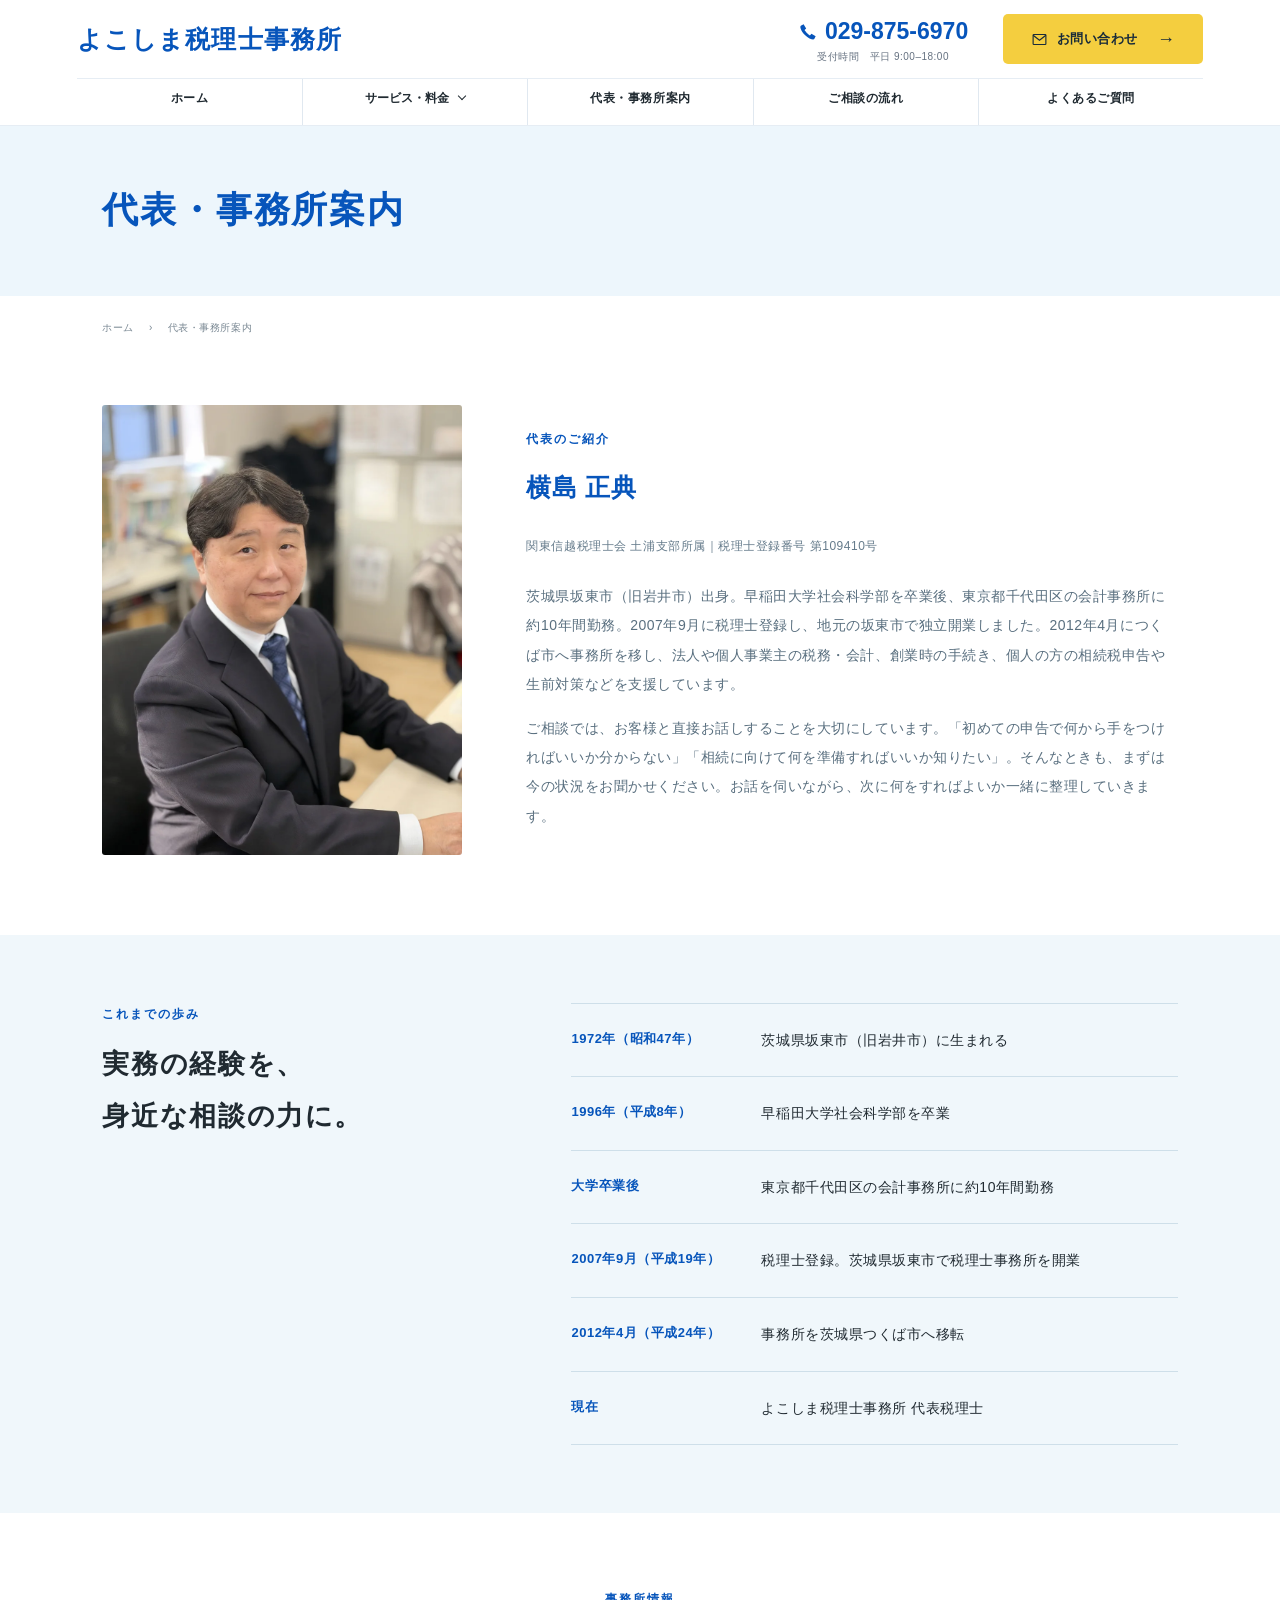
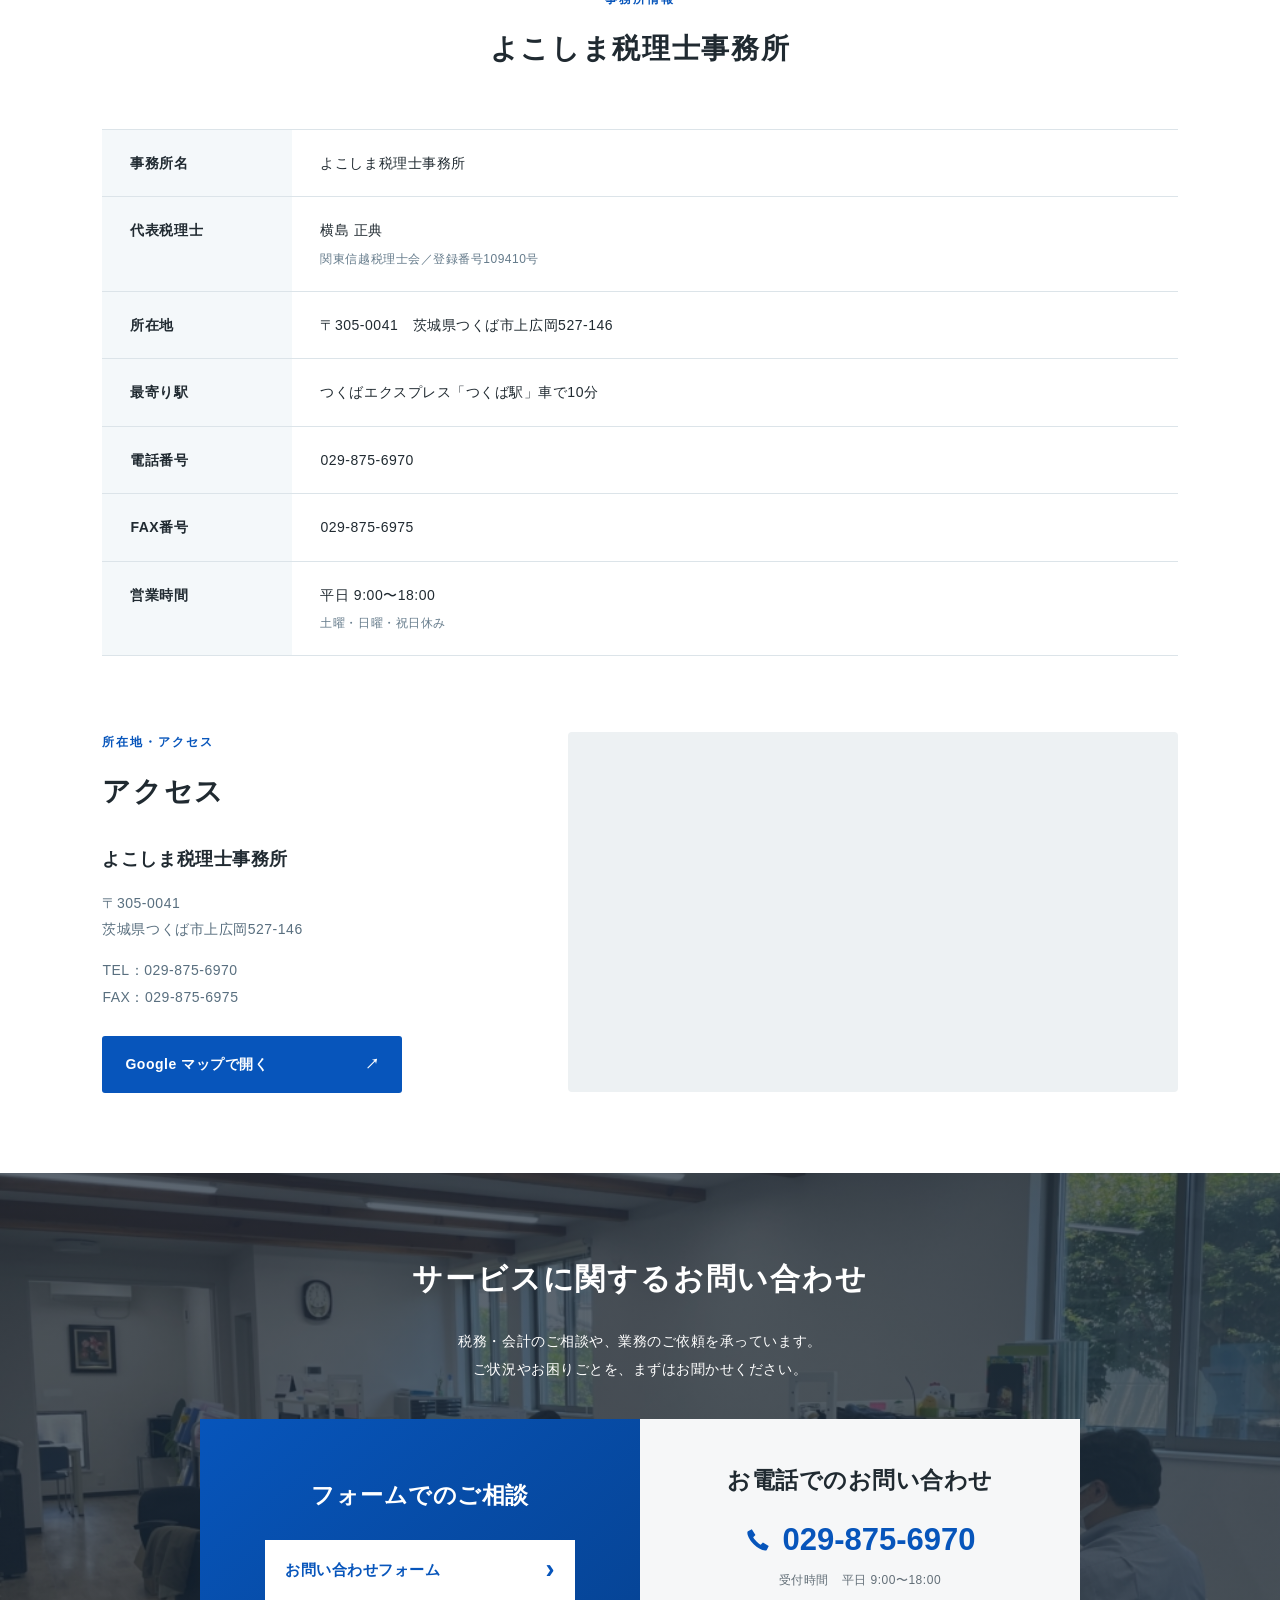
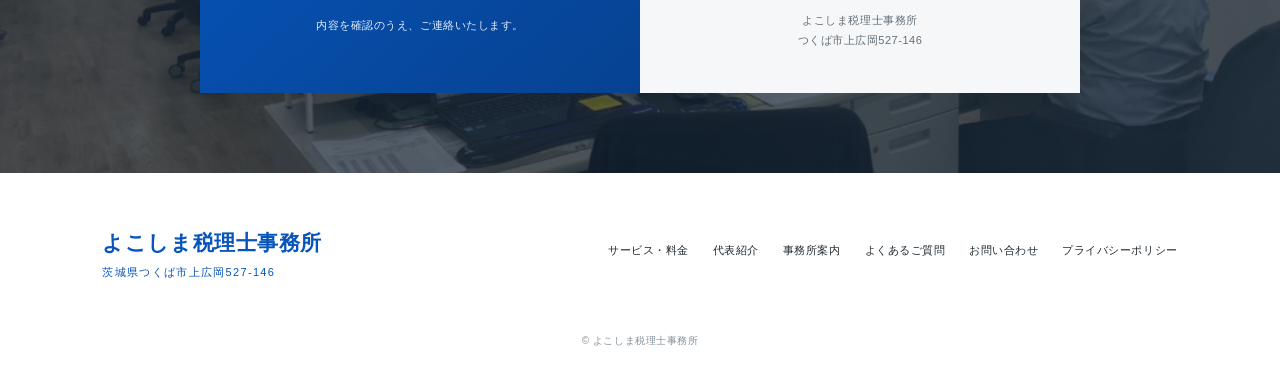
==== commit c9001337: "プライバシーポリシーページを追加し、全ページのフッターからリンクする お問い合わせフォームで個人情報を受け取るため。内容は現行サイトの方針を引き継ぎ、フォームの利用目的を追記した。  Co-Autho" ====
--- a/about/index.html
+++ b/about/index.html
@@ -20,4 +20,4 @@
 <section class="office-profile section" id="office-info"><div data-scroll-reveal class="wrap"><div class="section-heading"><p class="eyebrow">事務所情報</p><h2>よこしま税理士事務所</h2></div>
 <dl class="profile-table"><div><dt>事務所名</dt><dd>よこしま税理士事務所</dd></div><div><dt>代表税理士</dt><dd>横島 正典<small>関東信越税理士会／登録番号109410号</small></dd></div><div><dt>所在地</dt><dd>〒305-0041　茨城県つくば市上広岡527-146</dd></div><div><dt>最寄り駅</dt><dd>つくばエクスプレス「つくば駅」車で10分</dd></div><div><dt>電話番号</dt><dd><a href="tel:0298756970">029-875-6970</a></dd></div><div><dt>FAX番号</dt><dd>029-875-6975</dd></div><div><dt>営業時間</dt><dd>平日 9:00〜18:00<small>土曜・日曜・祝日休み</small></dd></div></dl></div></section>
 <section class="office-access section" id="access"><div class="wrap"><div data-scroll-reveal class="access-layout"><div class="access-copy"><p class="eyebrow">所在地・アクセス</p><h2>アクセス</h2><h3>よこしま税理士事務所</h3><p>〒305-0041<br>茨城県つくば市上広岡527-146</p><p>TEL：<a href="tel:0298756970">029-875-6970</a><br>FAX：029-875-6975</p><a class="access-map-button" href="https://www.google.com/maps/search/?api=1&query=%E8%8C%A8%E5%9F%8E%E7%9C%8C%E3%81%A4%E3%81%8F%E3%81%B0%E5%B8%82%E4%B8%8A%E5%BA%83%E5%B2%A1527-146" target="_blank" rel="noopener noreferrer">Google マップで開く <span aria-hidden="true">↗</span><span class="sr-only">（別タブで開きます）</span></a></div><div class="access-map"><iframe title="よこしま税理士事務所の所在地（Google マップ）" src="https://maps.google.com/maps?q=%E8%8C%A8%E5%9F%8E%E7%9C%8C%E3%81%A4%E3%81%8F%E3%81%B0%E5%B8%82%E4%B8%8A%E5%BA%83%E5%B2%A1527-146&output=embed&hl=ja&z=15" loading="lazy" referrerpolicy="no-referrer-when-downgrade" allowfullscreen></iframe></div></div></div></section>
-<section class="contact corporate-contact" id="contact" aria-labelledby="contact-title"><div data-scroll-reveal class="wrap"><h2 id="contact-title">サービスに関するお問い合わせ</h2><p class="corporate-contact-intro">税務・会計のご相談や、業務のご依頼を承っています。<br>ご状況やお困りごとを、まずはお聞かせください。</p><div class="corporate-contact-panels"><div class="corporate-contact-form"><h3>フォームでのご相談</h3><a href="../contact/">お問い合わせフォーム <span aria-hidden="true">›</span></a><p>内容を確認のうえ、ご連絡いたします。</p></div><div class="corporate-contact-tel"><h3>お電話でのお問い合わせ</h3><a href="tel:0298756970"><svg viewBox="0 0 24 24" aria-hidden="true"><path d="M6.7 2.8 3.4 4.4c-1.4.8-.1 6.2 4.9 11.2s10.4 6.3 11.2 4.9l1.7-3.3-5-3-1.9 1.9c-1.8-.9-5.5-4.6-6.4-6.4l1.9-1.9-3.1-5Z" fill="currentColor"/></svg>029-875-6970</a><p>受付時間　平日 9:00〜18:00</p><small>よこしま税理士事務所<br>つくば市上広岡527-146</small></div></div></div></section></main><footer><div class="wrap"><a class="brand" href="../#top">よこしま税理士事務所<small>茨城県つくば市上広岡527-146</small></a><nav aria-label="フッターナビゲーション"><a href="../#services">サービス・料金</a><a href="../about/#representative">代表紹介</a><a href="../about/#office-info">事務所案内</a><a href="../faq/">よくあるご質問</a><a href="../contact/">お問い合わせ</a></nav><p class="copyright">© よこしま税理士事務所</p></div></footer><div class="mobile-contact"><a href="tel:0298756970">☎ 電話で相談</a><a href="../contact/">お問い合わせ →</a></div><script src="../script.js"></script><script src="../scroll-reveal.js"></script></body></html>
+<section class="contact corporate-contact" id="contact" aria-labelledby="contact-title"><div data-scroll-reveal class="wrap"><h2 id="contact-title">サービスに関するお問い合わせ</h2><p class="corporate-contact-intro">税務・会計のご相談や、業務のご依頼を承っています。<br>ご状況やお困りごとを、まずはお聞かせください。</p><div class="corporate-contact-panels"><div class="corporate-contact-form"><h3>フォームでのご相談</h3><a href="../contact/">お問い合わせフォーム <span aria-hidden="true">›</span></a><p>内容を確認のうえ、ご連絡いたします。</p></div><div class="corporate-contact-tel"><h3>お電話でのお問い合わせ</h3><a href="tel:0298756970"><svg viewBox="0 0 24 24" aria-hidden="true"><path d="M6.7 2.8 3.4 4.4c-1.4.8-.1 6.2 4.9 11.2s10.4 6.3 11.2 4.9l1.7-3.3-5-3-1.9 1.9c-1.8-.9-5.5-4.6-6.4-6.4l1.9-1.9-3.1-5Z" fill="currentColor"/></svg>029-875-6970</a><p>受付時間　平日 9:00〜18:00</p><small>よこしま税理士事務所<br>つくば市上広岡527-146</small></div></div></div></section></main><footer><div class="wrap"><a class="brand" href="../#top">よこしま税理士事務所<small>茨城県つくば市上広岡527-146</small></a><nav aria-label="フッターナビゲーション"><a href="../#services">サービス・料金</a><a href="../about/#representative">代表紹介</a><a href="../about/#office-info">事務所案内</a><a href="../faq/">よくあるご質問</a><a href="../contact/">お問い合わせ</a><a href="../privacy/">プライバシーポリシー</a></nav><p class="copyright">© よこしま税理士事務所</p></div></footer><div class="mobile-contact"><a href="tel:0298756970">☎ 電話で相談</a><a href="../contact/">お問い合わせ →</a></div><script src="../script.js"></script><script src="../scroll-reveal.js"></script></body></html>
--- a/style.css
+++ b/style.css
@@ -251,8 +251,12 @@
 
 
 #about .intro-bg{inset:0}
-#about .intro-grid{display:block}
-#about .intro-copy{max-width:720px;margin-inline:auto}
+#about{overflow-x:clip}
+#about .intro-grid{display:grid;grid-template-columns:minmax(0,1fr) minmax(0,1.1fr);gap:clamp(40px,5vw,70px);align-items:center}
+#about .intro-photo{margin-right:calc((min(1120px,84vw) - 100vw)/2)}
+#about .intro-photo img{width:100%;height:auto;border-radius:16px 0 0 16px}
+@media(max-width:950px){#about .intro-grid{grid-template-columns:minmax(0,1fr) minmax(0,.9fr);gap:35px}#about .intro-photo{margin-right:-6vw}}
+@media(max-width:650px){#about .intro-grid{display:flex}}
 #about .intro-signature{text-align:right;font-size:clamp(16px,2vw,18px)}
 #about .intro-signature strong{font-size:1.2em;font-weight:600}
 
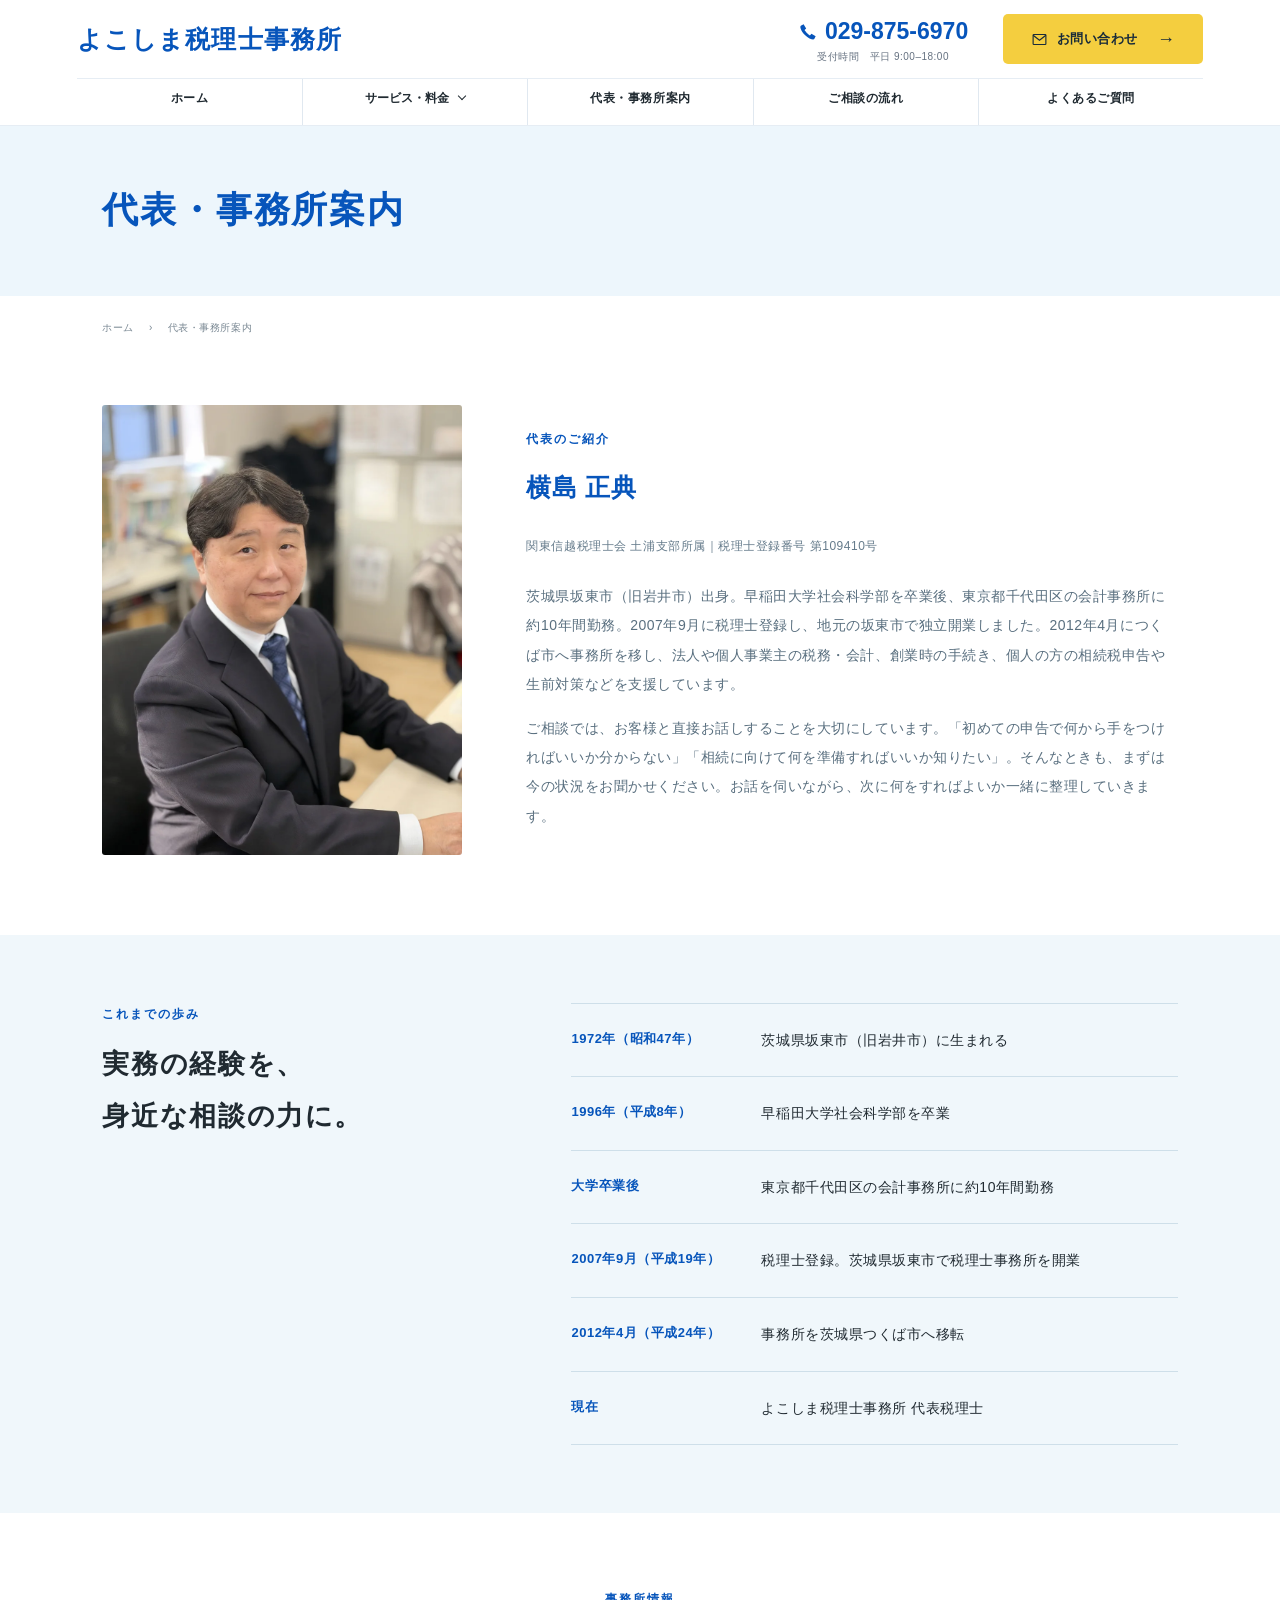
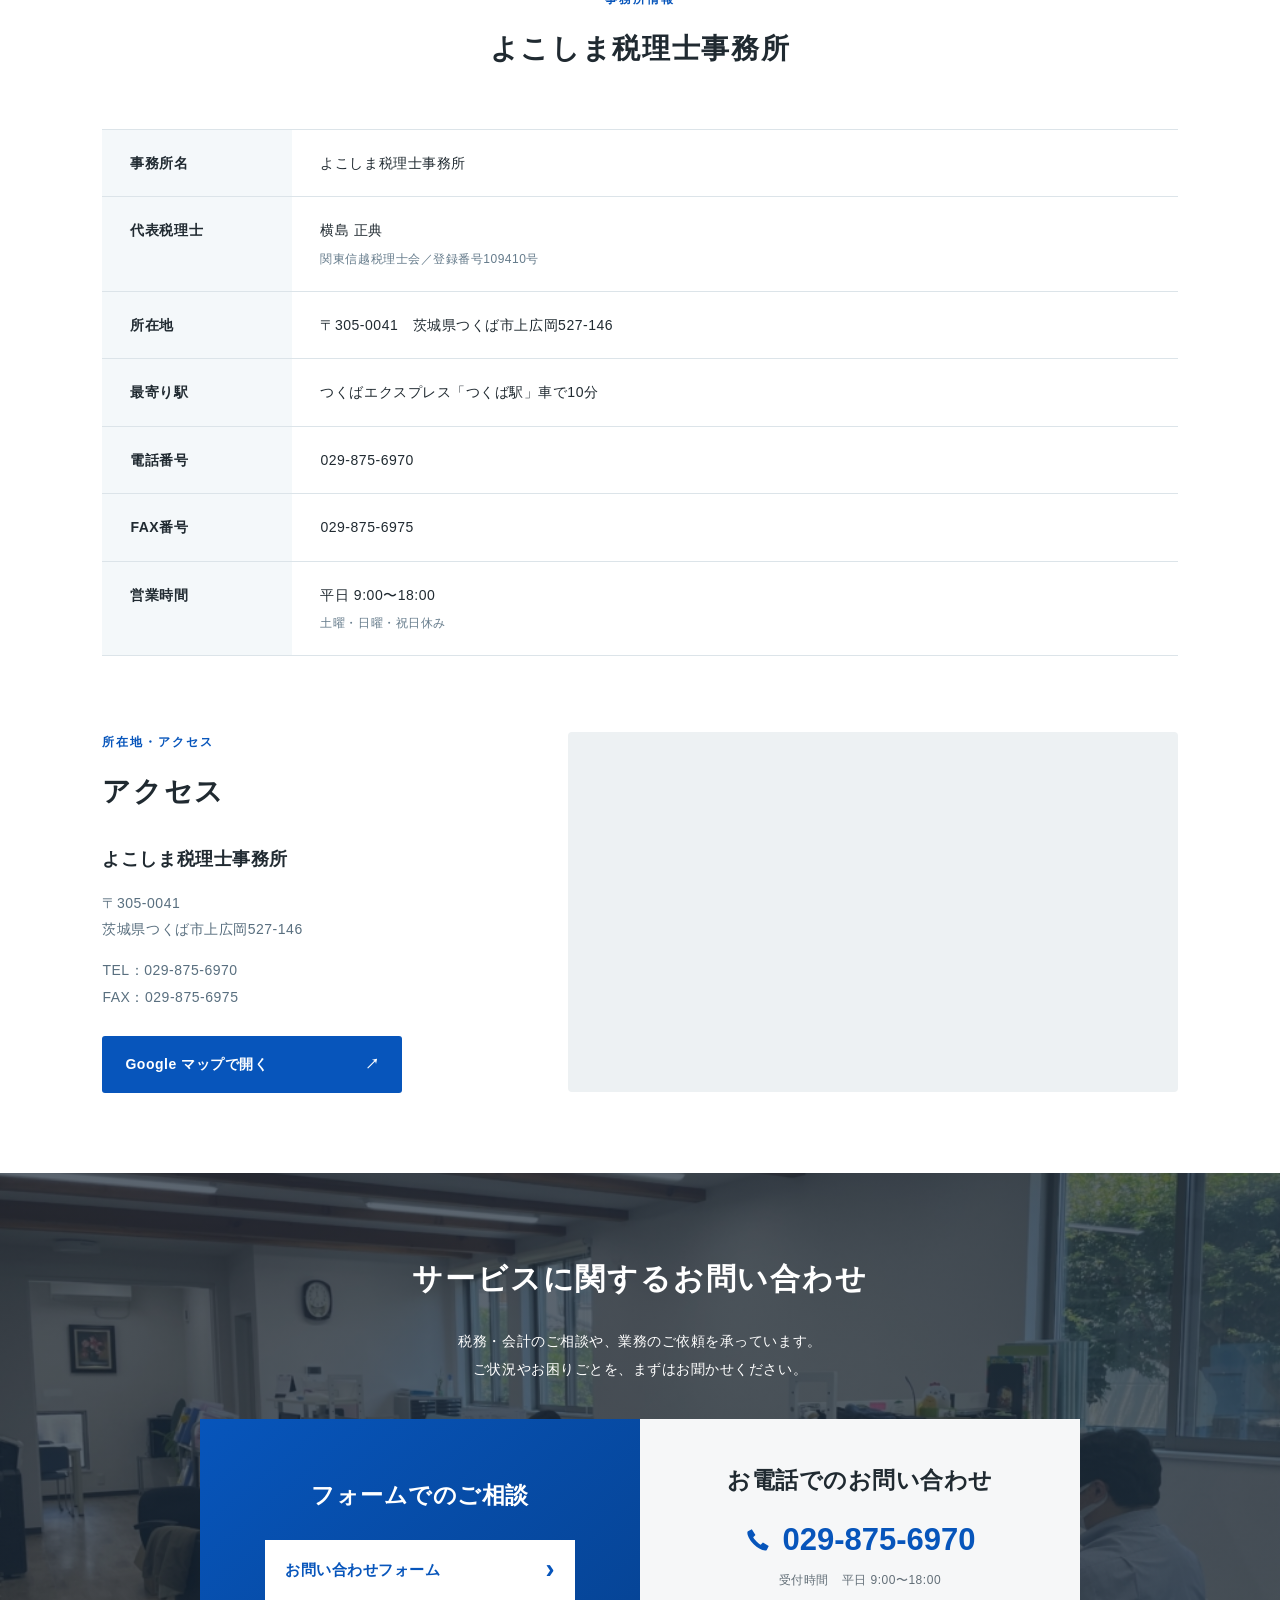
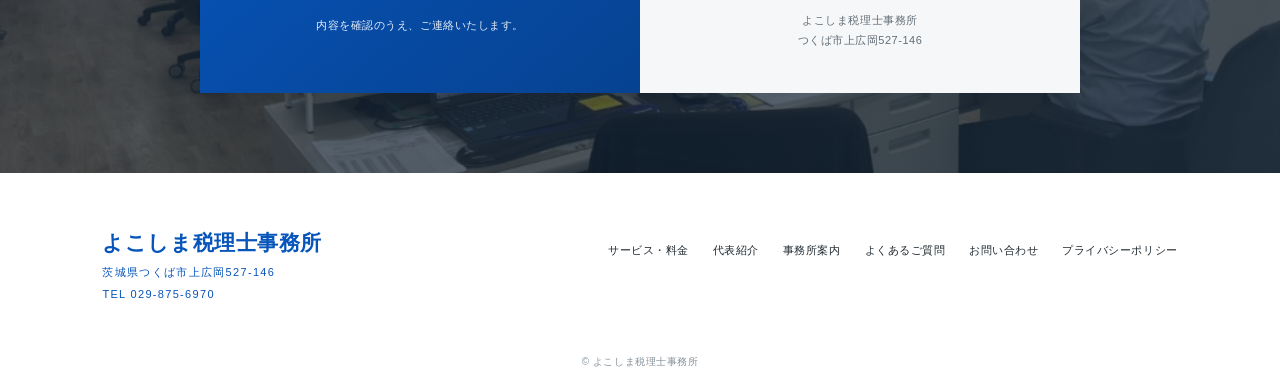
==== commit f3497387: "地域検索で事務所情報を正しく評価させるため、構造化データ・正規URL・サイトマップを整える http/www 付きURLへの評価分散を防ぐ301転送、全ページのcanonical、トップへのAccou" ====
--- a/about/index.html
+++ b/about/index.html
@@ -1,4 +1,4 @@
-<!doctype html><html lang="ja"><head><meta charset="utf-8"><meta name="viewport" content="width=device-width,initial-scale=1"><meta name="robots" content="noindex,nofollow"><title>代表・事務所案内｜よこしま税理士事務所</title><meta name="description" content="よこしま税理士事務所の代表税理士・横島正典のご紹介、これまでの歩み、事務所情報とアクセスをご案内します。茨城県つくば市上広岡527-146。"><link rel="stylesheet" href="../style.css"><link rel="stylesheet" href="../corporate/corporate.css"><link rel="stylesheet" href="about.css"><link rel="stylesheet" href="../scroll-reveal.css"><link rel="icon" href="../favicon.ico" type="image/x-icon"></head><body class="corporate-page about-page"><a class="skip" href="#main">本文へ</a><header class="header header-two-row"><div class="header-top"><a class="brand" href="../#top">よこしま税理士事務所</a><a class="header-phone" href="tel:0298756970"><span><svg viewBox="0 0 24 24" aria-hidden="true"><path d="M6.7 2.8 3.4 4.4c-1.4.8-.1 6.2 4.9 11.2s10.4 6.3 11.2 4.9l1.7-3.3-5-3-1.9 1.9c-1.8-.9-5.5-4.6-6.4-6.4l1.9-1.9-3.1-5Z" fill="currentColor"/></svg>029-875-6970</span><small>受付時間　平日 9:00–18:00</small></a><a class="header-cta" href="../contact/"><svg viewBox="0 0 24 24" aria-hidden="true"><rect x="3" y="5" width="18" height="14" rx="1"/><path d="m3 6 9 7 9-7"/></svg>お問い合わせ<span>→</span></a><button class="menu" aria-label="メニューを開く" aria-expanded="false" aria-controls="navigation"><span></span><span></span></button></div><nav id="navigation" aria-label="メインナビゲーション"><a href="../#top">ホーム</a><div class="nav-service-dropdown"><button type="button" class="nav-service-trigger" aria-expanded="false" aria-controls="service-submenu">サービス・料金<span class="nav-service-caret" aria-hidden="true"></span></button><div class="nav-service-submenu" id="service-submenu" aria-label="対象別のサービス"><a href="../corporate/"><svg class="audience-icon" viewBox="1 -1 26 26" preserveAspectRatio="xMidYMid meet" aria-hidden="true" fill="none" stroke="currentColor" stroke-width="1.8" stroke-linecap="round" stroke-linejoin="round"><path d="M7 21V3h14v18M3 21h22M11 7h2m4 0h0M11 11h2m4 0h0M11 15h2m4 0h0M13 21v-3h3v3"/></svg><span class="audience-label">法人の方</span><span class="nav-service-chevron" aria-hidden="true">›</span></a><a href="../freelance/"><svg class="audience-icon" viewBox="-0.25 -0.5 29 29" preserveAspectRatio="xMidYMid meet" aria-hidden="true" fill="none" stroke="currentColor" stroke-width="1.8" stroke-linecap="round" stroke-linejoin="round"><circle cx="10.5" cy="5.5" r="4"/><path d="M18.5 15c-.7-3-3.2-4-6-4H8c-3.9 0-6 2.8-6 6.5V21c0 2.3 1.6 3.5 4 3.5h3.5M6 16.5v4H11M3.5 26.5h20"/><path d="M14 16.5h11c.9 0 1.3.6 1 1.4l-2.8 7c-.3.8-.8 1.1-1.6 1.1H10.5c-.8 0-1.2-.6-.9-1.3l2.8-7c.3-.8.8-1.2 1.6-1.2Z"/></svg><span class="audience-label">個人事業主の方</span><span class="nav-service-chevron" aria-hidden="true">›</span></a><a href="../inheritance/"><svg class="audience-icon" viewBox="0 0 28 28" aria-hidden="true" fill="none" stroke="currentColor" stroke-width="1.8" stroke-linecap="round" stroke-linejoin="round"><circle cx="14" cy="4" r="2.5"/><circle cx="6" cy="17" r="2.5"/><circle cx="22" cy="17" r="2.5"/><path d="M9.5 12v-1a4.5 4.5 0 0 1 9 0v1M1.5 26v-1a4.5 4.5 0 0 1 9 0v1m7 0v-1a4.5 4.5 0 0 1 9 0v1M14 13v3m-3 3 3-3 3 3"/></svg><span class="audience-label">相続のご相談</span><span class="nav-service-chevron" aria-hidden="true">›</span></a><a href="../personal/"><svg class="audience-icon" viewBox="2 2 24 24" preserveAspectRatio="xMidYMid meet" aria-hidden="true" fill="none" stroke="currentColor" stroke-width="1.8" stroke-linecap="round" stroke-linejoin="round"><circle cx="14" cy="8" r="4"/><path d="M5 24v-3a9 9 0 0 1 18 0v3M10 24h8"/></svg><span class="audience-label">個人の方</span><span class="nav-service-chevron" aria-hidden="true">›</span></a><a href="../partners/"><svg class="audience-icon" viewBox="0 -1 29 29" preserveAspectRatio="xMidYMid meet" aria-hidden="true" fill="none" stroke="currentColor" stroke-width="1.8" stroke-linecap="round" stroke-linejoin="round"><path d="m17 3 3-2 7 7-2 3-8-8ZM15 5l8 8c-3.5 3-5.5 6-6 10-4.5-.5-9 1-15 3 2-6 3.5-10.5 3-15 4-.5 7-2.5 10-6ZM2 26l10-10"/><circle cx="13.5" cy="14.5" r="1.8" fill="currentColor" stroke="none"/></svg><span class="audience-label">士業の先生方</span><span class="nav-service-chevron" aria-hidden="true">›</span></a></div></div><a href="../about/">代表・事務所案内</a><a href="../flow/">ご相談の流れ</a><a href="../faq/">よくあるご質問</a></nav></header>
+<!doctype html><html lang="ja"><head><meta charset="utf-8"><meta name="viewport" content="width=device-width,initial-scale=1"><title>代表・事務所案内｜つくば市の税理士ならよこしま税理士事務所</title><meta name="description" content="つくば市の税理士、よこしま税理士事務所の代表税理士・横島正典のご紹介、これまでの歩み、事務所情報とアクセスをご案内します。茨城県つくば市上広岡527-146。"><link rel="canonical" href="https://yokoshima-cpta.com/about/"><link rel="stylesheet" href="../style.css"><link rel="stylesheet" href="../corporate/corporate.css"><link rel="stylesheet" href="about.css"><link rel="stylesheet" href="../scroll-reveal.css"><link rel="icon" href="../favicon.ico" type="image/x-icon"></head><body class="corporate-page about-page"><a class="skip" href="#main">本文へ</a><header class="header header-two-row"><div class="header-top"><a class="brand" href="../#top">よこしま税理士事務所</a><a class="header-phone" href="tel:0298756970"><span><svg viewBox="0 0 24 24" aria-hidden="true"><path d="M6.7 2.8 3.4 4.4c-1.4.8-.1 6.2 4.9 11.2s10.4 6.3 11.2 4.9l1.7-3.3-5-3-1.9 1.9c-1.8-.9-5.5-4.6-6.4-6.4l1.9-1.9-3.1-5Z" fill="currentColor"/></svg>029-875-6970</span><small>受付時間　平日 9:00–18:00</small></a><a class="header-cta" href="../contact/"><svg viewBox="0 0 24 24" aria-hidden="true"><rect x="3" y="5" width="18" height="14" rx="1"/><path d="m3 6 9 7 9-7"/></svg>お問い合わせ<span>→</span></a><button class="menu" aria-label="メニューを開く" aria-expanded="false" aria-controls="navigation"><span></span><span></span></button></div><nav id="navigation" aria-label="メインナビゲーション"><a href="../#top">ホーム</a><div class="nav-service-dropdown"><button type="button" class="nav-service-trigger" aria-expanded="false" aria-controls="service-submenu">サービス・料金<span class="nav-service-caret" aria-hidden="true"></span></button><div class="nav-service-submenu" id="service-submenu" aria-label="対象別のサービス"><a href="../corporate/"><svg class="audience-icon" viewBox="1 -1 26 26" preserveAspectRatio="xMidYMid meet" aria-hidden="true" fill="none" stroke="currentColor" stroke-width="1.8" stroke-linecap="round" stroke-linejoin="round"><path d="M7 21V3h14v18M3 21h22M11 7h2m4 0h0M11 11h2m4 0h0M11 15h2m4 0h0M13 21v-3h3v3"/></svg><span class="audience-label">法人の方</span><span class="nav-service-chevron" aria-hidden="true">›</span></a><a href="../freelance/"><svg class="audience-icon" viewBox="-0.25 -0.5 29 29" preserveAspectRatio="xMidYMid meet" aria-hidden="true" fill="none" stroke="currentColor" stroke-width="1.8" stroke-linecap="round" stroke-linejoin="round"><circle cx="10.5" cy="5.5" r="4"/><path d="M18.5 15c-.7-3-3.2-4-6-4H8c-3.9 0-6 2.8-6 6.5V21c0 2.3 1.6 3.5 4 3.5h3.5M6 16.5v4H11M3.5 26.5h20"/><path d="M14 16.5h11c.9 0 1.3.6 1 1.4l-2.8 7c-.3.8-.8 1.1-1.6 1.1H10.5c-.8 0-1.2-.6-.9-1.3l2.8-7c.3-.8.8-1.2 1.6-1.2Z"/></svg><span class="audience-label">個人事業主の方</span><span class="nav-service-chevron" aria-hidden="true">›</span></a><a href="../inheritance/"><svg class="audience-icon" viewBox="0 0 28 28" aria-hidden="true" fill="none" stroke="currentColor" stroke-width="1.8" stroke-linecap="round" stroke-linejoin="round"><circle cx="14" cy="4" r="2.5"/><circle cx="6" cy="17" r="2.5"/><circle cx="22" cy="17" r="2.5"/><path d="M9.5 12v-1a4.5 4.5 0 0 1 9 0v1M1.5 26v-1a4.5 4.5 0 0 1 9 0v1m7 0v-1a4.5 4.5 0 0 1 9 0v1M14 13v3m-3 3 3-3 3 3"/></svg><span class="audience-label">相続のご相談</span><span class="nav-service-chevron" aria-hidden="true">›</span></a><a href="../personal/"><svg class="audience-icon" viewBox="2 2 24 24" preserveAspectRatio="xMidYMid meet" aria-hidden="true" fill="none" stroke="currentColor" stroke-width="1.8" stroke-linecap="round" stroke-linejoin="round"><circle cx="14" cy="8" r="4"/><path d="M5 24v-3a9 9 0 0 1 18 0v3M10 24h8"/></svg><span class="audience-label">個人の方</span><span class="nav-service-chevron" aria-hidden="true">›</span></a><a href="../partners/"><svg class="audience-icon" viewBox="0 -1 29 29" preserveAspectRatio="xMidYMid meet" aria-hidden="true" fill="none" stroke="currentColor" stroke-width="1.8" stroke-linecap="round" stroke-linejoin="round"><path d="m17 3 3-2 7 7-2 3-8-8ZM15 5l8 8c-3.5 3-5.5 6-6 10-4.5-.5-9 1-15 3 2-6 3.5-10.5 3-15 4-.5 7-2.5 10-6ZM2 26l10-10"/><circle cx="13.5" cy="14.5" r="1.8" fill="currentColor" stroke="none"/></svg><span class="audience-label">士業の先生方</span><span class="nav-service-chevron" aria-hidden="true">›</span></a></div></div><a href="../about/">代表・事務所案内</a><a href="../flow/">ご相談の流れ</a><a href="../faq/">よくあるご質問</a></nav></header>
 
 <main id="main"><section class="about-page-hero"><div class="wrap"><h1>代表・事務所案内</h1></div></section>
 <nav class="breadcrumbs wrap" aria-label="パンくずリスト"><a href="../">ホーム</a><span aria-hidden="true">›</span><span aria-current="page">代表・事務所案内</span></nav>
@@ -20,4 +20,4 @@
 <section class="office-profile section" id="office-info"><div data-scroll-reveal class="wrap"><div class="section-heading"><p class="eyebrow">事務所情報</p><h2>よこしま税理士事務所</h2></div>
 <dl class="profile-table"><div><dt>事務所名</dt><dd>よこしま税理士事務所</dd></div><div><dt>代表税理士</dt><dd>横島 正典<small>関東信越税理士会／登録番号109410号</small></dd></div><div><dt>所在地</dt><dd>〒305-0041　茨城県つくば市上広岡527-146</dd></div><div><dt>最寄り駅</dt><dd>つくばエクスプレス「つくば駅」車で10分</dd></div><div><dt>電話番号</dt><dd><a href="tel:0298756970">029-875-6970</a></dd></div><div><dt>FAX番号</dt><dd>029-875-6975</dd></div><div><dt>営業時間</dt><dd>平日 9:00〜18:00<small>土曜・日曜・祝日休み</small></dd></div></dl></div></section>
 <section class="office-access section" id="access"><div class="wrap"><div data-scroll-reveal class="access-layout"><div class="access-copy"><p class="eyebrow">所在地・アクセス</p><h2>アクセス</h2><h3>よこしま税理士事務所</h3><p>〒305-0041<br>茨城県つくば市上広岡527-146</p><p>TEL：<a href="tel:0298756970">029-875-6970</a><br>FAX：029-875-6975</p><a class="access-map-button" href="https://www.google.com/maps/search/?api=1&query=%E8%8C%A8%E5%9F%8E%E7%9C%8C%E3%81%A4%E3%81%8F%E3%81%B0%E5%B8%82%E4%B8%8A%E5%BA%83%E5%B2%A1527-146" target="_blank" rel="noopener noreferrer">Google マップで開く <span aria-hidden="true">↗</span><span class="sr-only">（別タブで開きます）</span></a></div><div class="access-map"><iframe title="よこしま税理士事務所の所在地（Google マップ）" src="https://maps.google.com/maps?q=%E8%8C%A8%E5%9F%8E%E7%9C%8C%E3%81%A4%E3%81%8F%E3%81%B0%E5%B8%82%E4%B8%8A%E5%BA%83%E5%B2%A1527-146&output=embed&hl=ja&z=15" loading="lazy" referrerpolicy="no-referrer-when-downgrade" allowfullscreen></iframe></div></div></div></section>
-<section class="contact corporate-contact" id="contact" aria-labelledby="contact-title"><div data-scroll-reveal class="wrap"><h2 id="contact-title">サービスに関するお問い合わせ</h2><p class="corporate-contact-intro">税務・会計のご相談や、業務のご依頼を承っています。<br>ご状況やお困りごとを、まずはお聞かせください。</p><div class="corporate-contact-panels"><div class="corporate-contact-form"><h3>フォームでのご相談</h3><a href="../contact/">お問い合わせフォーム <span aria-hidden="true">›</span></a><p>内容を確認のうえ、ご連絡いたします。</p></div><div class="corporate-contact-tel"><h3>お電話でのお問い合わせ</h3><a href="tel:0298756970"><svg viewBox="0 0 24 24" aria-hidden="true"><path d="M6.7 2.8 3.4 4.4c-1.4.8-.1 6.2 4.9 11.2s10.4 6.3 11.2 4.9l1.7-3.3-5-3-1.9 1.9c-1.8-.9-5.5-4.6-6.4-6.4l1.9-1.9-3.1-5Z" fill="currentColor"/></svg>029-875-6970</a><p>受付時間　平日 9:00〜18:00</p><small>よこしま税理士事務所<br>つくば市上広岡527-146</small></div></div></div></section></main><footer><div class="wrap"><a class="brand" href="../#top">よこしま税理士事務所<small>茨城県つくば市上広岡527-146</small></a><nav aria-label="フッターナビゲーション"><a href="../#services">サービス・料金</a><a href="../about/#representative">代表紹介</a><a href="../about/#office-info">事務所案内</a><a href="../faq/">よくあるご質問</a><a href="../contact/">お問い合わせ</a><a href="../privacy/">プライバシーポリシー</a></nav><p class="copyright">© よこしま税理士事務所</p></div></footer><div class="mobile-contact"><a href="tel:0298756970">☎ 電話で相談</a><a href="../contact/">お問い合わせ →</a></div><script src="../script.js"></script><script src="../scroll-reveal.js"></script></body></html>
+<section class="contact corporate-contact" id="contact" aria-labelledby="contact-title"><div data-scroll-reveal class="wrap"><h2 id="contact-title">サービスに関するお問い合わせ</h2><p class="corporate-contact-intro">税務・会計のご相談や、業務のご依頼を承っています。<br>ご状況やお困りごとを、まずはお聞かせください。</p><div class="corporate-contact-panels"><div class="corporate-contact-form"><h3>フォームでのご相談</h3><a href="../contact/">お問い合わせフォーム <span aria-hidden="true">›</span></a><p>内容を確認のうえ、ご連絡いたします。</p></div><div class="corporate-contact-tel"><h3>お電話でのお問い合わせ</h3><a href="tel:0298756970"><svg viewBox="0 0 24 24" aria-hidden="true"><path d="M6.7 2.8 3.4 4.4c-1.4.8-.1 6.2 4.9 11.2s10.4 6.3 11.2 4.9l1.7-3.3-5-3-1.9 1.9c-1.8-.9-5.5-4.6-6.4-6.4l1.9-1.9-3.1-5Z" fill="currentColor"/></svg>029-875-6970</a><p>受付時間　平日 9:00〜18:00</p><small>よこしま税理士事務所<br>つくば市上広岡527-146</small></div></div></div></section></main><footer><div class="wrap"><a class="brand" href="../#top">よこしま税理士事務所<small>茨城県つくば市上広岡527-146</small><small>TEL 029-875-6970</small></a><nav aria-label="フッターナビゲーション"><a href="../#services">サービス・料金</a><a href="../about/#representative">代表紹介</a><a href="../about/#office-info">事務所案内</a><a href="../faq/">よくあるご質問</a><a href="../contact/">お問い合わせ</a><a href="../privacy/">プライバシーポリシー</a></nav><p class="copyright">© よこしま税理士事務所</p></div></footer><div class="mobile-contact"><a href="tel:0298756970">☎ 電話で相談</a><a href="../contact/">お問い合わせ →</a></div><script src="../script.js"></script><script src="../scroll-reveal.js"></script></body></html>
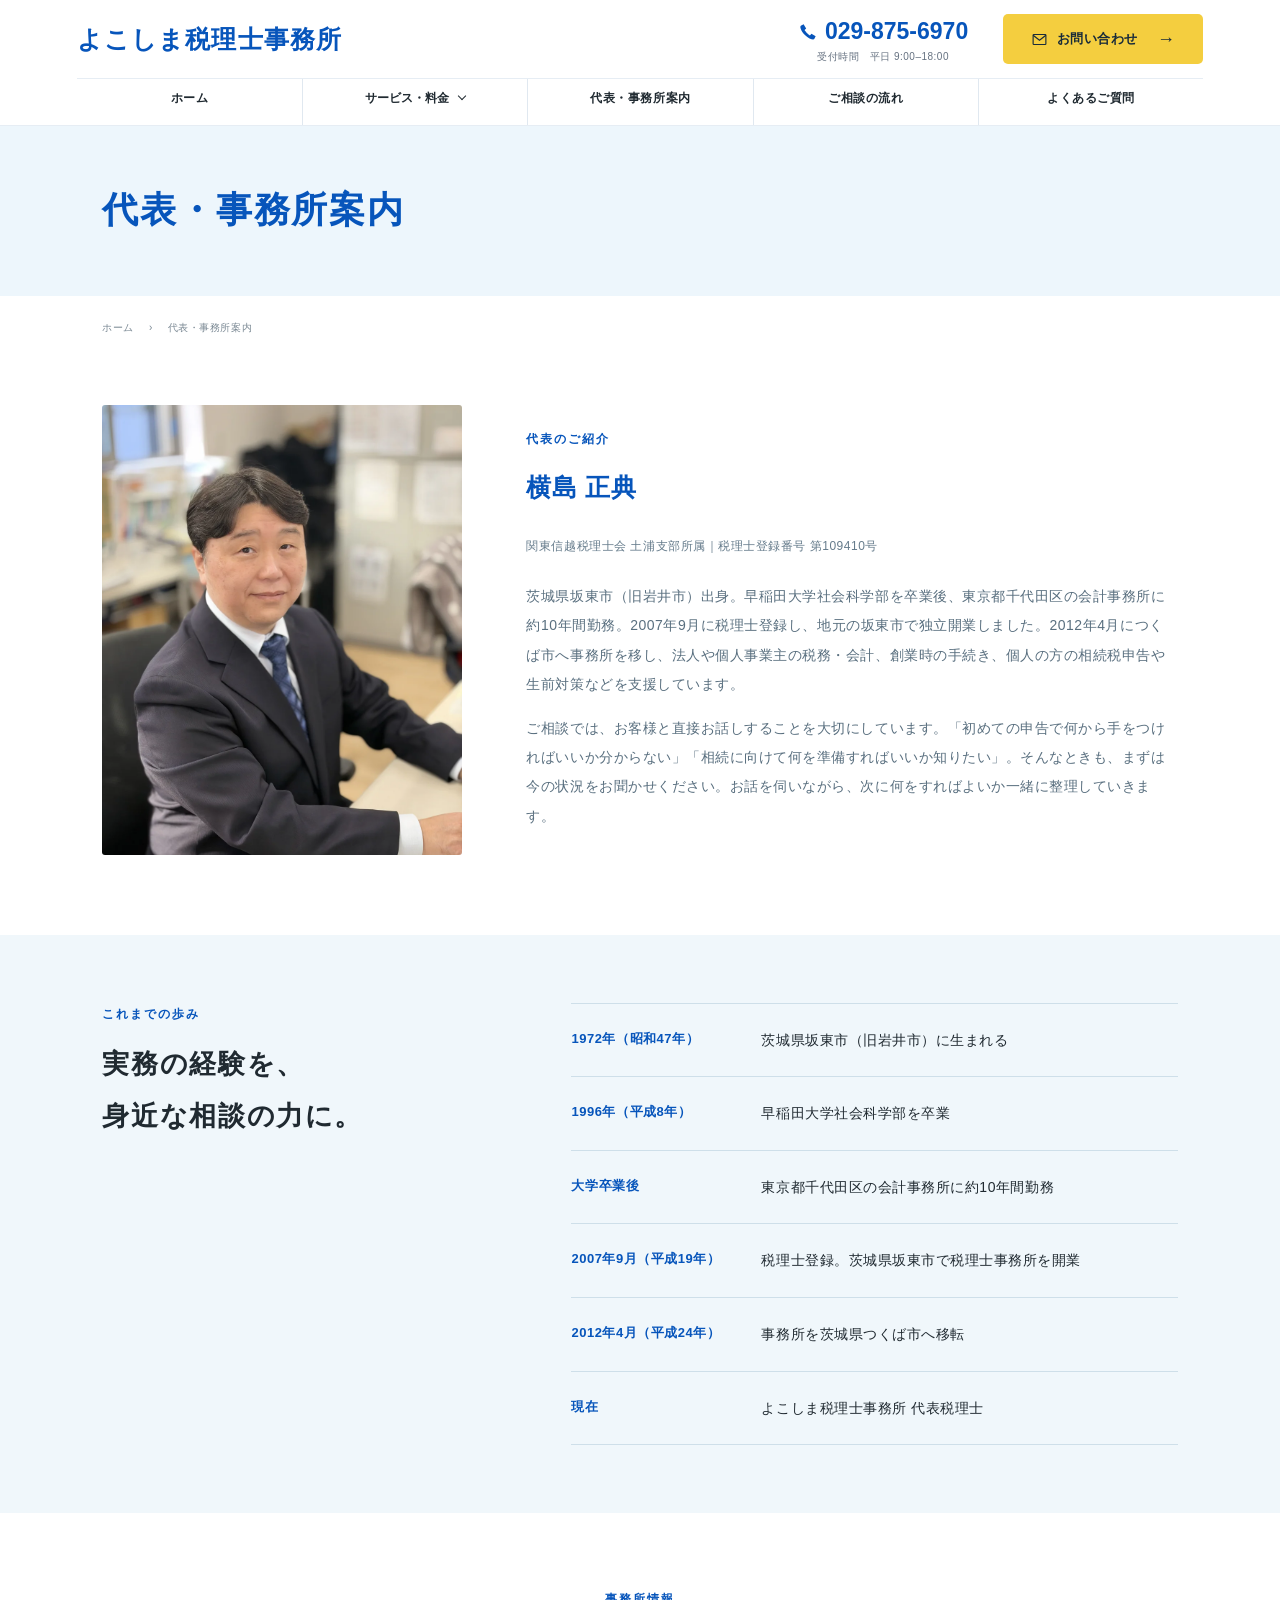
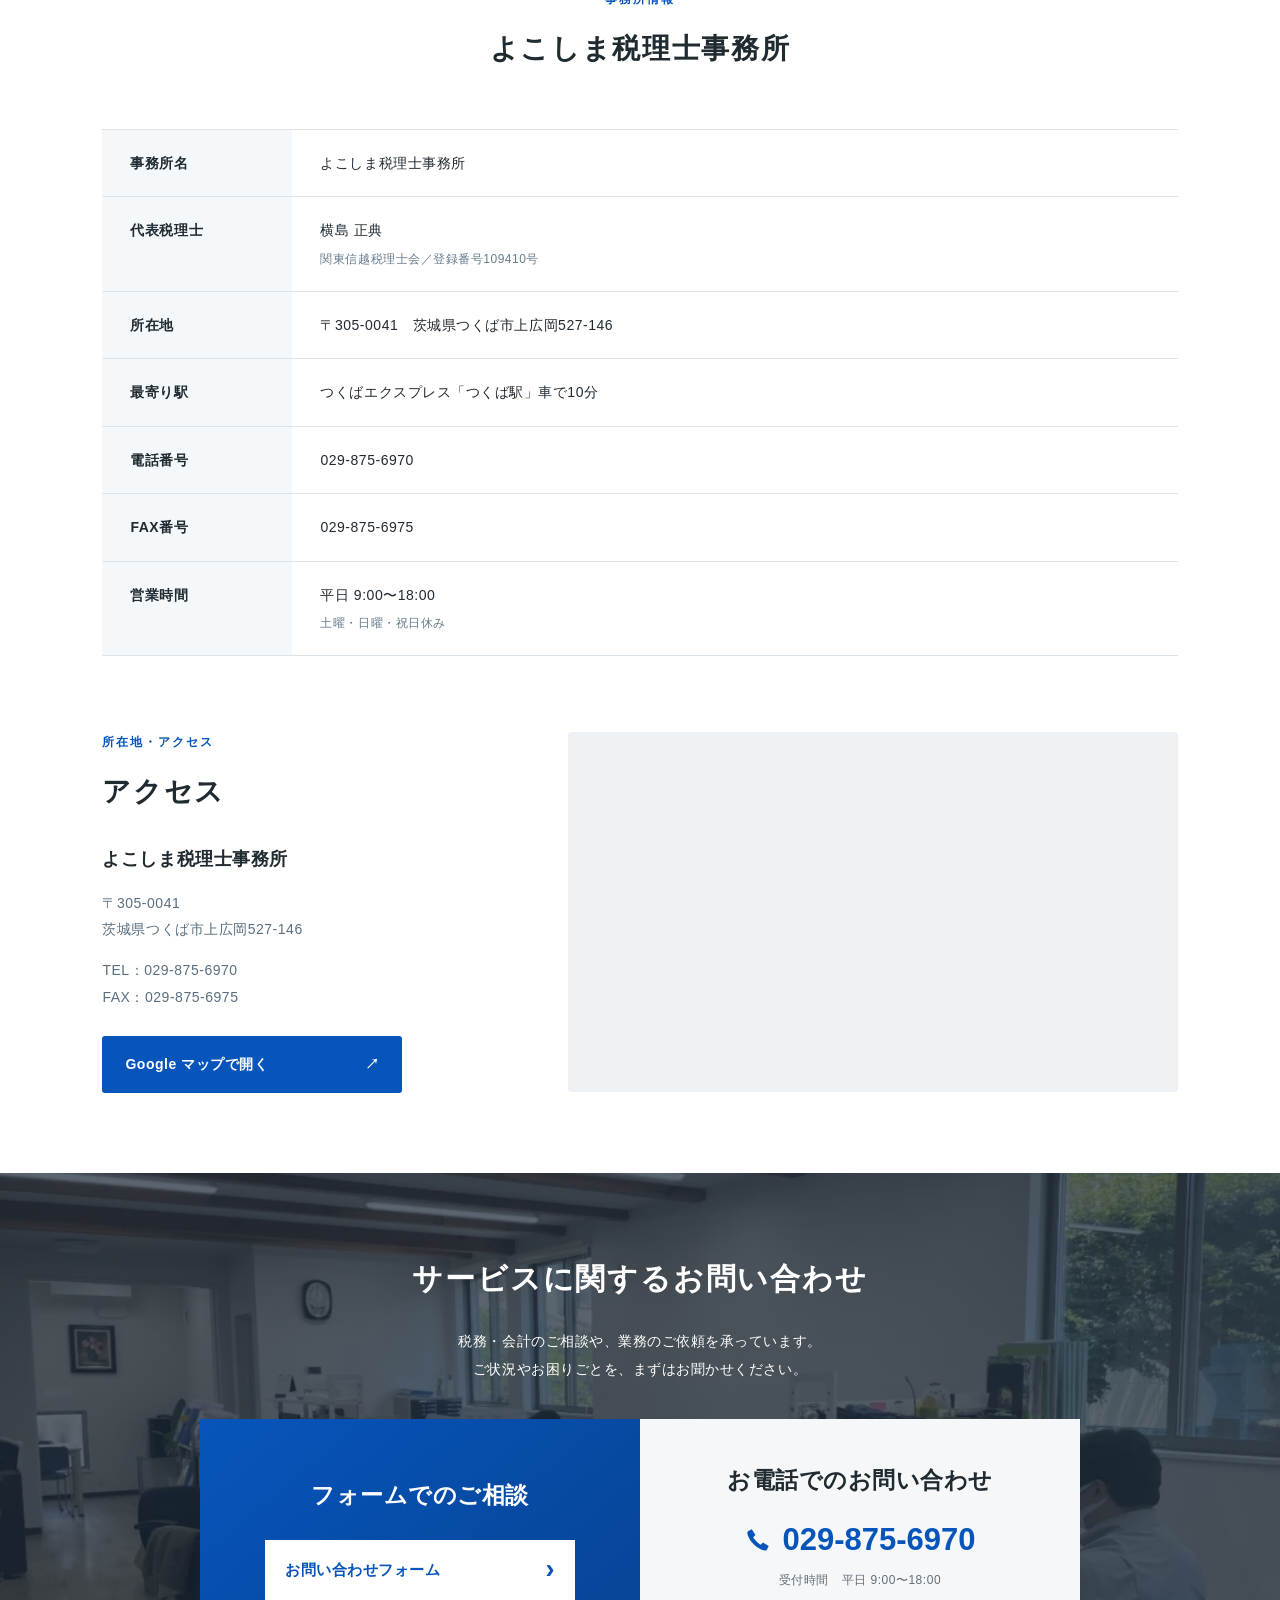
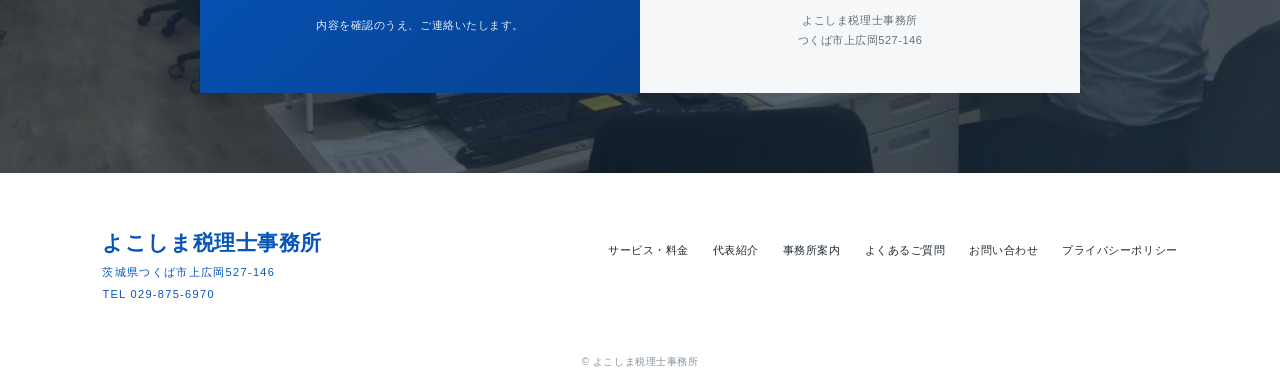
==== commit a30a21a5: "SEO監査の指摘を受け、表示速度・安全性・重複URL・代表者情報を改善する 圧縮とキャッシュ、セキュリティヘッダ、/xx/index.html から /xx/ への301を .htaccess に追加" ====
--- a/about/index.html
+++ b/about/index.html
@@ -1,4 +1,4 @@
-<!doctype html><html lang="ja"><head><meta charset="utf-8"><meta name="viewport" content="width=device-width,initial-scale=1"><title>代表・事務所案内｜つくば市の税理士ならよこしま税理士事務所</title><meta name="description" content="つくば市の税理士、よこしま税理士事務所の代表税理士・横島正典のご紹介、これまでの歩み、事務所情報とアクセスをご案内します。茨城県つくば市上広岡527-146。"><link rel="canonical" href="https://yokoshima-cpta.com/about/"><link rel="stylesheet" href="../style.css"><link rel="stylesheet" href="../corporate/corporate.css"><link rel="stylesheet" href="about.css"><link rel="stylesheet" href="../scroll-reveal.css"><link rel="icon" href="../favicon.ico" type="image/x-icon"></head><body class="corporate-page about-page"><a class="skip" href="#main">本文へ</a><header class="header header-two-row"><div class="header-top"><a class="brand" href="../#top">よこしま税理士事務所</a><a class="header-phone" href="tel:0298756970"><span><svg viewBox="0 0 24 24" aria-hidden="true"><path d="M6.7 2.8 3.4 4.4c-1.4.8-.1 6.2 4.9 11.2s10.4 6.3 11.2 4.9l1.7-3.3-5-3-1.9 1.9c-1.8-.9-5.5-4.6-6.4-6.4l1.9-1.9-3.1-5Z" fill="currentColor"/></svg>029-875-6970</span><small>受付時間　平日 9:00–18:00</small></a><a class="header-cta" href="../contact/"><svg viewBox="0 0 24 24" aria-hidden="true"><rect x="3" y="5" width="18" height="14" rx="1"/><path d="m3 6 9 7 9-7"/></svg>お問い合わせ<span>→</span></a><button class="menu" aria-label="メニューを開く" aria-expanded="false" aria-controls="navigation"><span></span><span></span></button></div><nav id="navigation" aria-label="メインナビゲーション"><a href="../#top">ホーム</a><div class="nav-service-dropdown"><button type="button" class="nav-service-trigger" aria-expanded="false" aria-controls="service-submenu">サービス・料金<span class="nav-service-caret" aria-hidden="true"></span></button><div class="nav-service-submenu" id="service-submenu" aria-label="対象別のサービス"><a href="../corporate/"><svg class="audience-icon" viewBox="1 -1 26 26" preserveAspectRatio="xMidYMid meet" aria-hidden="true" fill="none" stroke="currentColor" stroke-width="1.8" stroke-linecap="round" stroke-linejoin="round"><path d="M7 21V3h14v18M3 21h22M11 7h2m4 0h0M11 11h2m4 0h0M11 15h2m4 0h0M13 21v-3h3v3"/></svg><span class="audience-label">法人の方</span><span class="nav-service-chevron" aria-hidden="true">›</span></a><a href="../freelance/"><svg class="audience-icon" viewBox="-0.25 -0.5 29 29" preserveAspectRatio="xMidYMid meet" aria-hidden="true" fill="none" stroke="currentColor" stroke-width="1.8" stroke-linecap="round" stroke-linejoin="round"><circle cx="10.5" cy="5.5" r="4"/><path d="M18.5 15c-.7-3-3.2-4-6-4H8c-3.9 0-6 2.8-6 6.5V21c0 2.3 1.6 3.5 4 3.5h3.5M6 16.5v4H11M3.5 26.5h20"/><path d="M14 16.5h11c.9 0 1.3.6 1 1.4l-2.8 7c-.3.8-.8 1.1-1.6 1.1H10.5c-.8 0-1.2-.6-.9-1.3l2.8-7c.3-.8.8-1.2 1.6-1.2Z"/></svg><span class="audience-label">個人事業主の方</span><span class="nav-service-chevron" aria-hidden="true">›</span></a><a href="../inheritance/"><svg class="audience-icon" viewBox="0 0 28 28" aria-hidden="true" fill="none" stroke="currentColor" stroke-width="1.8" stroke-linecap="round" stroke-linejoin="round"><circle cx="14" cy="4" r="2.5"/><circle cx="6" cy="17" r="2.5"/><circle cx="22" cy="17" r="2.5"/><path d="M9.5 12v-1a4.5 4.5 0 0 1 9 0v1M1.5 26v-1a4.5 4.5 0 0 1 9 0v1m7 0v-1a4.5 4.5 0 0 1 9 0v1M14 13v3m-3 3 3-3 3 3"/></svg><span class="audience-label">相続のご相談</span><span class="nav-service-chevron" aria-hidden="true">›</span></a><a href="../personal/"><svg class="audience-icon" viewBox="2 2 24 24" preserveAspectRatio="xMidYMid meet" aria-hidden="true" fill="none" stroke="currentColor" stroke-width="1.8" stroke-linecap="round" stroke-linejoin="round"><circle cx="14" cy="8" r="4"/><path d="M5 24v-3a9 9 0 0 1 18 0v3M10 24h8"/></svg><span class="audience-label">個人の方</span><span class="nav-service-chevron" aria-hidden="true">›</span></a><a href="../partners/"><svg class="audience-icon" viewBox="0 -1 29 29" preserveAspectRatio="xMidYMid meet" aria-hidden="true" fill="none" stroke="currentColor" stroke-width="1.8" stroke-linecap="round" stroke-linejoin="round"><path d="m17 3 3-2 7 7-2 3-8-8ZM15 5l8 8c-3.5 3-5.5 6-6 10-4.5-.5-9 1-15 3 2-6 3.5-10.5 3-15 4-.5 7-2.5 10-6ZM2 26l10-10"/><circle cx="13.5" cy="14.5" r="1.8" fill="currentColor" stroke="none"/></svg><span class="audience-label">士業の先生方</span><span class="nav-service-chevron" aria-hidden="true">›</span></a></div></div><a href="../about/">代表・事務所案内</a><a href="../flow/">ご相談の流れ</a><a href="../faq/">よくあるご質問</a></nav></header>
+<!doctype html><html lang="ja"><head><meta charset="utf-8"><meta name="viewport" content="width=device-width,initial-scale=1"><title>代表・事務所案内｜つくば市の税理士ならよこしま税理士事務所</title><meta name="description" content="つくば市の税理士、よこしま税理士事務所の代表税理士・横島正典のご紹介、これまでの歩み、事務所情報とアクセスをご案内します。茨城県つくば市上広岡527-146。"><link rel="canonical" href="https://yokoshima-cpta.com/about/"><meta property="og:type" content="website"><meta property="og:site_name" content="よこしま税理士事務所"><meta property="og:title" content="代表・事務所案内｜つくば市の税理士ならよこしま税理士事務所"><meta property="og:description" content="つくば市の税理士、よこしま税理士事務所の代表税理士・横島正典のご紹介、これまでの歩み、事務所情報とアクセスをご案内します。茨城県つくば市上広岡527-146。"><meta property="og:url" content="https://yokoshima-cpta.com/about/"><meta property="og:image" content="https://yokoshima-cpta.com/assets/ogp.jpg"><meta property="og:image:width" content="1200"><meta property="og:image:height" content="630"><meta property="og:image:alt" content="茨城県つくば市 よこしま税理士事務所 税務・会計・相続のご相談"><meta property="og:locale" content="ja_JP"><meta name="twitter:card" content="summary_large_image"><script type="application/ld+json">{"@context":"https://schema.org","@type":"BreadcrumbList","itemListElement":[{"@type":"ListItem","position":1,"name":"ホーム","item":"https://yokoshima-cpta.com/"},{"@type":"ListItem","position":2,"name":"代表・事務所案内","item":"https://yokoshima-cpta.com/about/"}]}</script><script type="application/ld+json">{"@context":"https://schema.org","@type":"Person","@id":"https://yokoshima-cpta.com/about/#yokoshima","name":"横島正典","jobTitle":"税理士","image":"https://yokoshima-cpta.com/assets/yokoshima-representative.webp","url":"https://yokoshima-cpta.com/about/","worksFor":{"@id":"https://yokoshima-cpta.com/#office"},"memberOf":{"@type":"Organization","name":"関東信越税理士会 土浦支部"},"alumniOf":{"@type":"CollegeOrUniversity","name":"早稲田大学"},"hasCredential":{"@type":"EducationalOccupationalCredential","credentialCategory":"税理士","identifier":"第109410号"}}</script><link rel="stylesheet" href="../style.css"><link rel="stylesheet" href="../corporate/corporate.css"><link rel="stylesheet" href="about.css"><link rel="stylesheet" href="../scroll-reveal.css"><link rel="icon" href="../favicon.ico" type="image/x-icon"></head><body class="corporate-page about-page"><a class="skip" href="#main">本文へ</a><header class="header header-two-row"><div class="header-top"><a class="brand" href="../#top">よこしま税理士事務所</a><a class="header-phone" href="tel:0298756970"><span><svg viewBox="0 0 24 24" aria-hidden="true"><path d="M6.7 2.8 3.4 4.4c-1.4.8-.1 6.2 4.9 11.2s10.4 6.3 11.2 4.9l1.7-3.3-5-3-1.9 1.9c-1.8-.9-5.5-4.6-6.4-6.4l1.9-1.9-3.1-5Z" fill="currentColor"/></svg>029-875-6970</span><small>受付時間　平日 9:00–18:00</small></a><a class="header-cta" href="../contact/"><svg viewBox="0 0 24 24" aria-hidden="true"><rect x="3" y="5" width="18" height="14" rx="1"/><path d="m3 6 9 7 9-7"/></svg>お問い合わせ<span>→</span></a><button class="menu" aria-label="メニューを開く" aria-expanded="false" aria-controls="navigation"><span></span><span></span></button></div><nav id="navigation" aria-label="メインナビゲーション"><a href="../#top">ホーム</a><div class="nav-service-dropdown"><button type="button" class="nav-service-trigger" aria-expanded="false" aria-controls="service-submenu">サービス・料金<span class="nav-service-caret" aria-hidden="true"></span></button><div class="nav-service-submenu" id="service-submenu" aria-label="対象別のサービス"><a href="../corporate/"><svg class="audience-icon" viewBox="1 -1 26 26" preserveAspectRatio="xMidYMid meet" aria-hidden="true" fill="none" stroke="currentColor" stroke-width="1.8" stroke-linecap="round" stroke-linejoin="round"><path d="M7 21V3h14v18M3 21h22M11 7h2m4 0h0M11 11h2m4 0h0M11 15h2m4 0h0M13 21v-3h3v3"/></svg><span class="audience-label">法人の方</span><span class="nav-service-chevron" aria-hidden="true">›</span></a><a href="../freelance/"><svg class="audience-icon" viewBox="-0.25 -0.5 29 29" preserveAspectRatio="xMidYMid meet" aria-hidden="true" fill="none" stroke="currentColor" stroke-width="1.8" stroke-linecap="round" stroke-linejoin="round"><circle cx="10.5" cy="5.5" r="4"/><path d="M18.5 15c-.7-3-3.2-4-6-4H8c-3.9 0-6 2.8-6 6.5V21c0 2.3 1.6 3.5 4 3.5h3.5M6 16.5v4H11M3.5 26.5h20"/><path d="M14 16.5h11c.9 0 1.3.6 1 1.4l-2.8 7c-.3.8-.8 1.1-1.6 1.1H10.5c-.8 0-1.2-.6-.9-1.3l2.8-7c.3-.8.8-1.2 1.6-1.2Z"/></svg><span class="audience-label">個人事業主の方</span><span class="nav-service-chevron" aria-hidden="true">›</span></a><a href="../inheritance/"><svg class="audience-icon" viewBox="0 0 28 28" aria-hidden="true" fill="none" stroke="currentColor" stroke-width="1.8" stroke-linecap="round" stroke-linejoin="round"><circle cx="14" cy="4" r="2.5"/><circle cx="6" cy="17" r="2.5"/><circle cx="22" cy="17" r="2.5"/><path d="M9.5 12v-1a4.5 4.5 0 0 1 9 0v1M1.5 26v-1a4.5 4.5 0 0 1 9 0v1m7 0v-1a4.5 4.5 0 0 1 9 0v1M14 13v3m-3 3 3-3 3 3"/></svg><span class="audience-label">相続のご相談</span><span class="nav-service-chevron" aria-hidden="true">›</span></a><a href="../personal/"><svg class="audience-icon" viewBox="2 2 24 24" preserveAspectRatio="xMidYMid meet" aria-hidden="true" fill="none" stroke="currentColor" stroke-width="1.8" stroke-linecap="round" stroke-linejoin="round"><circle cx="14" cy="8" r="4"/><path d="M5 24v-3a9 9 0 0 1 18 0v3M10 24h8"/></svg><span class="audience-label">個人の方</span><span class="nav-service-chevron" aria-hidden="true">›</span></a><a href="../partners/"><svg class="audience-icon" viewBox="0 -1 29 29" preserveAspectRatio="xMidYMid meet" aria-hidden="true" fill="none" stroke="currentColor" stroke-width="1.8" stroke-linecap="round" stroke-linejoin="round"><path d="m17 3 3-2 7 7-2 3-8-8ZM15 5l8 8c-3.5 3-5.5 6-6 10-4.5-.5-9 1-15 3 2-6 3.5-10.5 3-15 4-.5 7-2.5 10-6ZM2 26l10-10"/><circle cx="13.5" cy="14.5" r="1.8" fill="currentColor" stroke="none"/></svg><span class="audience-label">士業の先生方</span><span class="nav-service-chevron" aria-hidden="true">›</span></a></div></div><a href="../about/">代表・事務所案内</a><a href="../flow/">ご相談の流れ</a><a href="../faq/">よくあるご質問</a></nav></header>
 
 <main id="main"><section class="about-page-hero"><div class="wrap"><h1>代表・事務所案内</h1></div></section>
 <nav class="breadcrumbs wrap" aria-label="パンくずリスト"><a href="../">ホーム</a><span aria-hidden="true">›</span><span aria-current="page">代表・事務所案内</span></nav>
